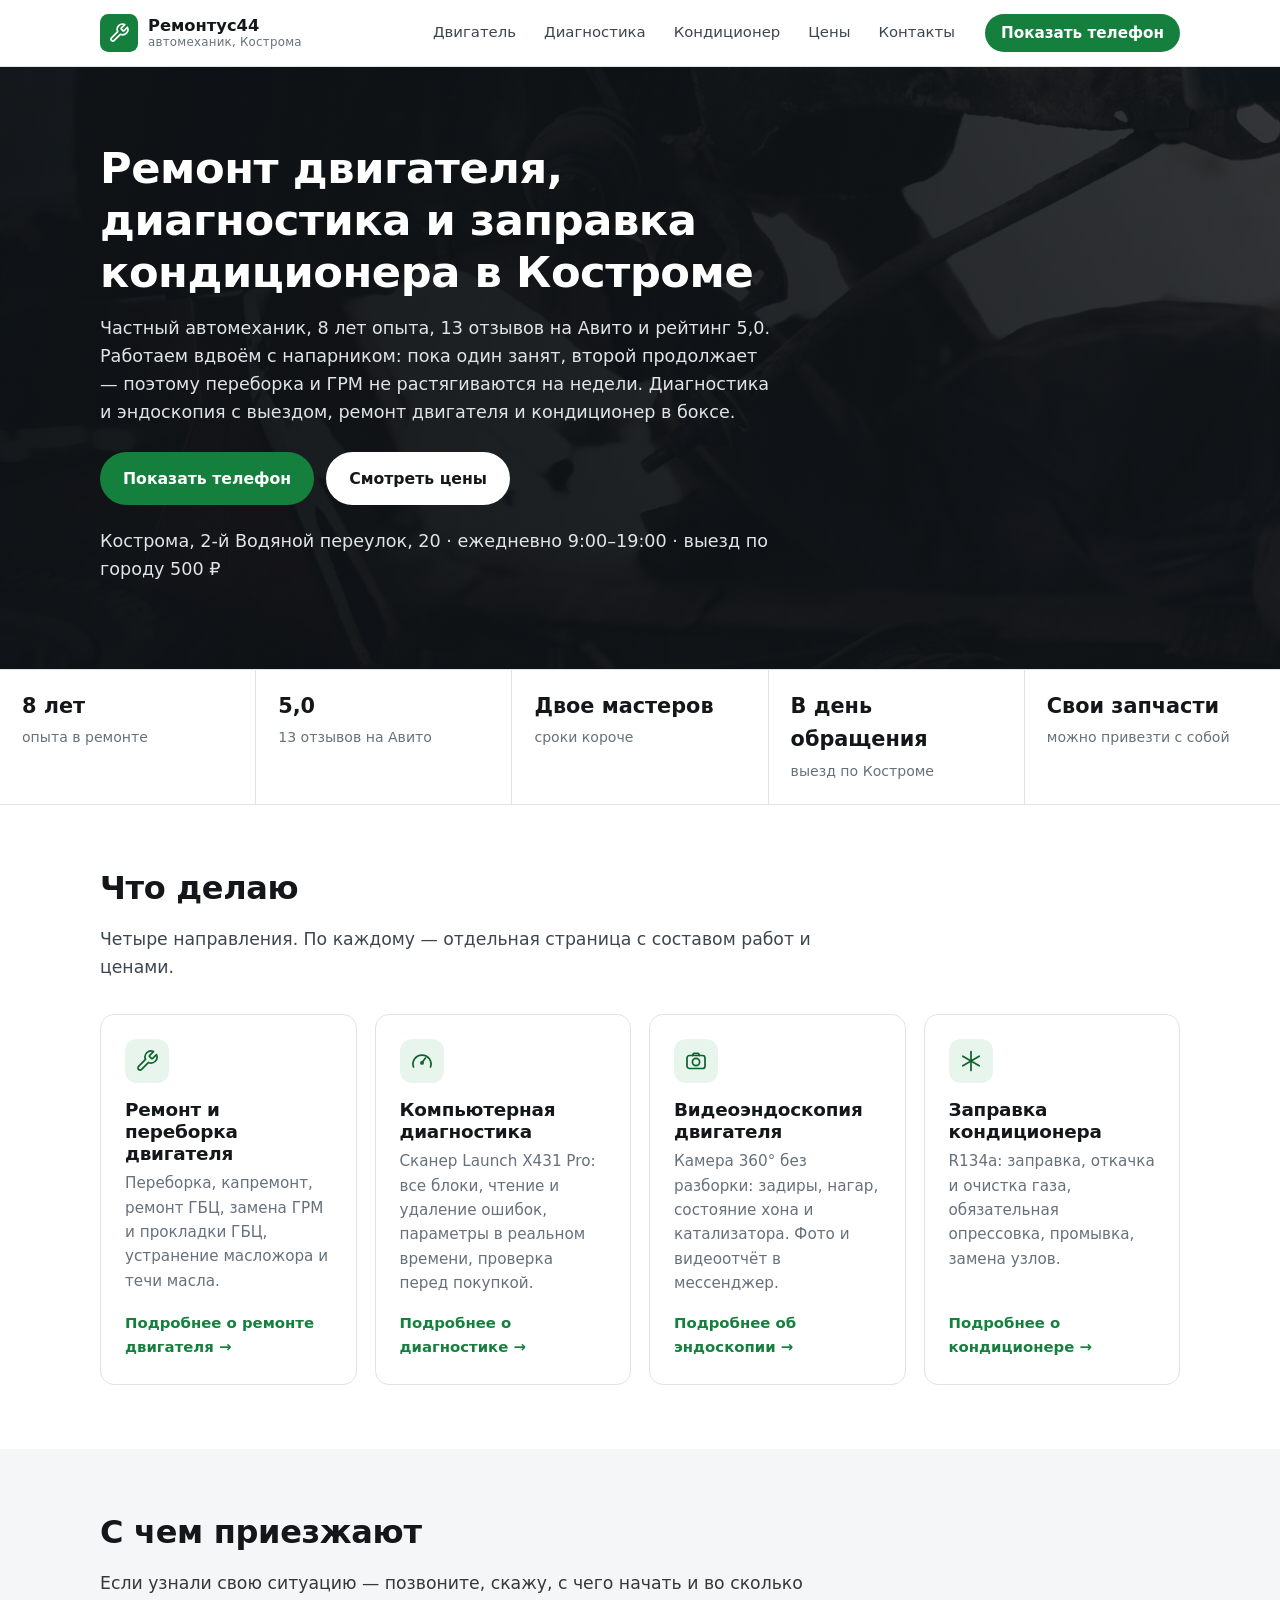
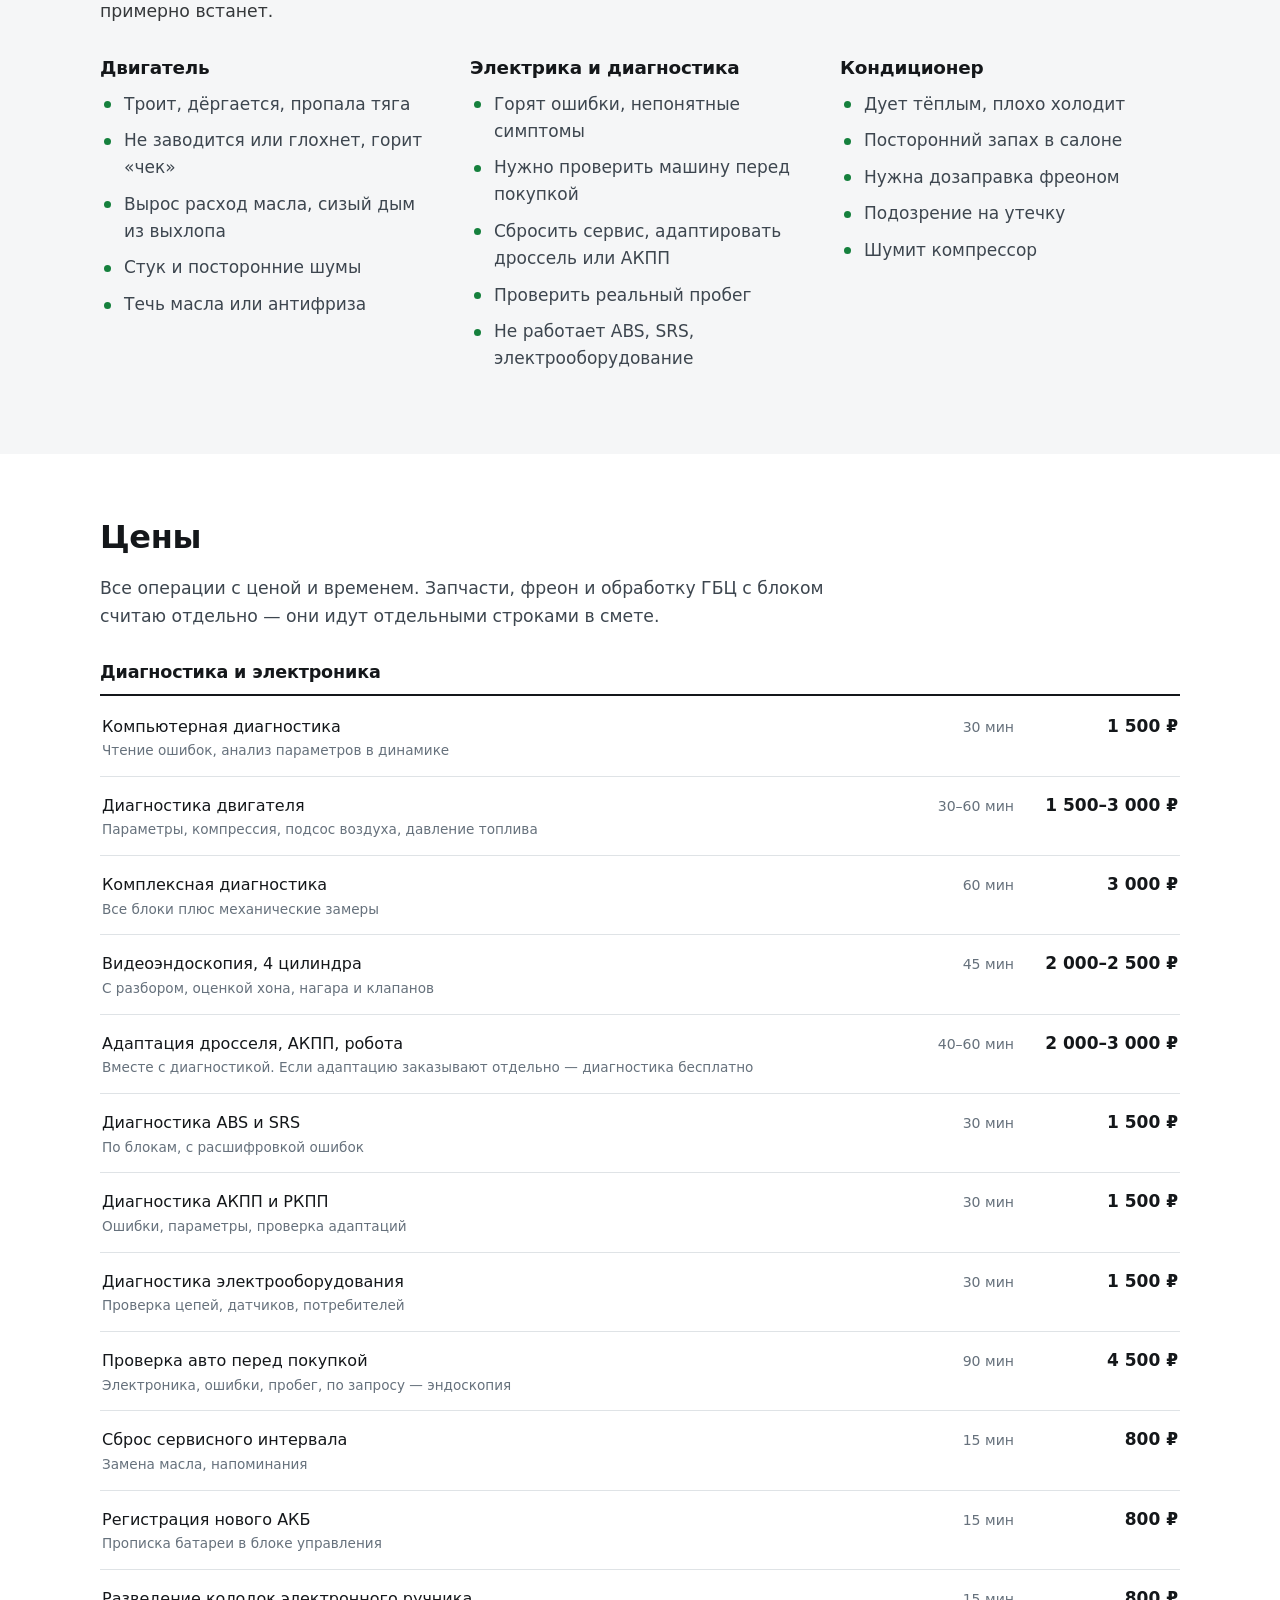
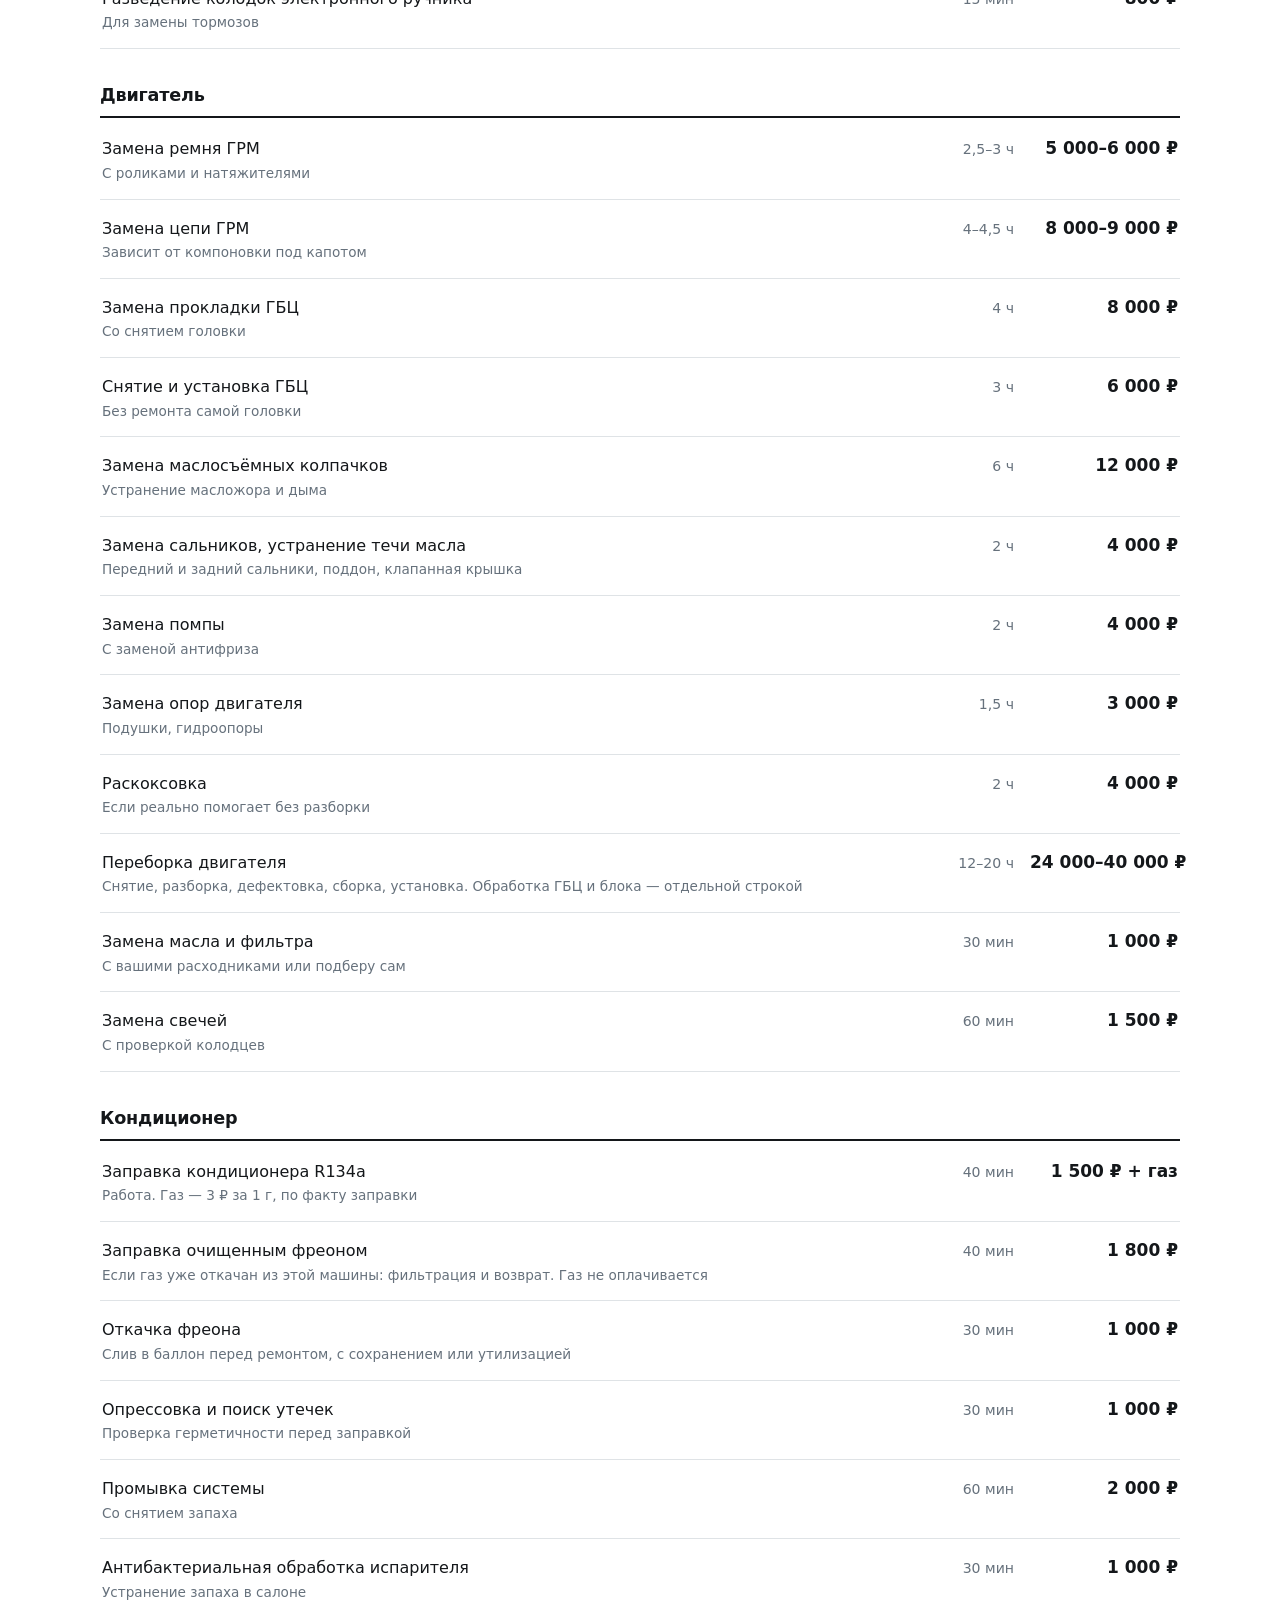
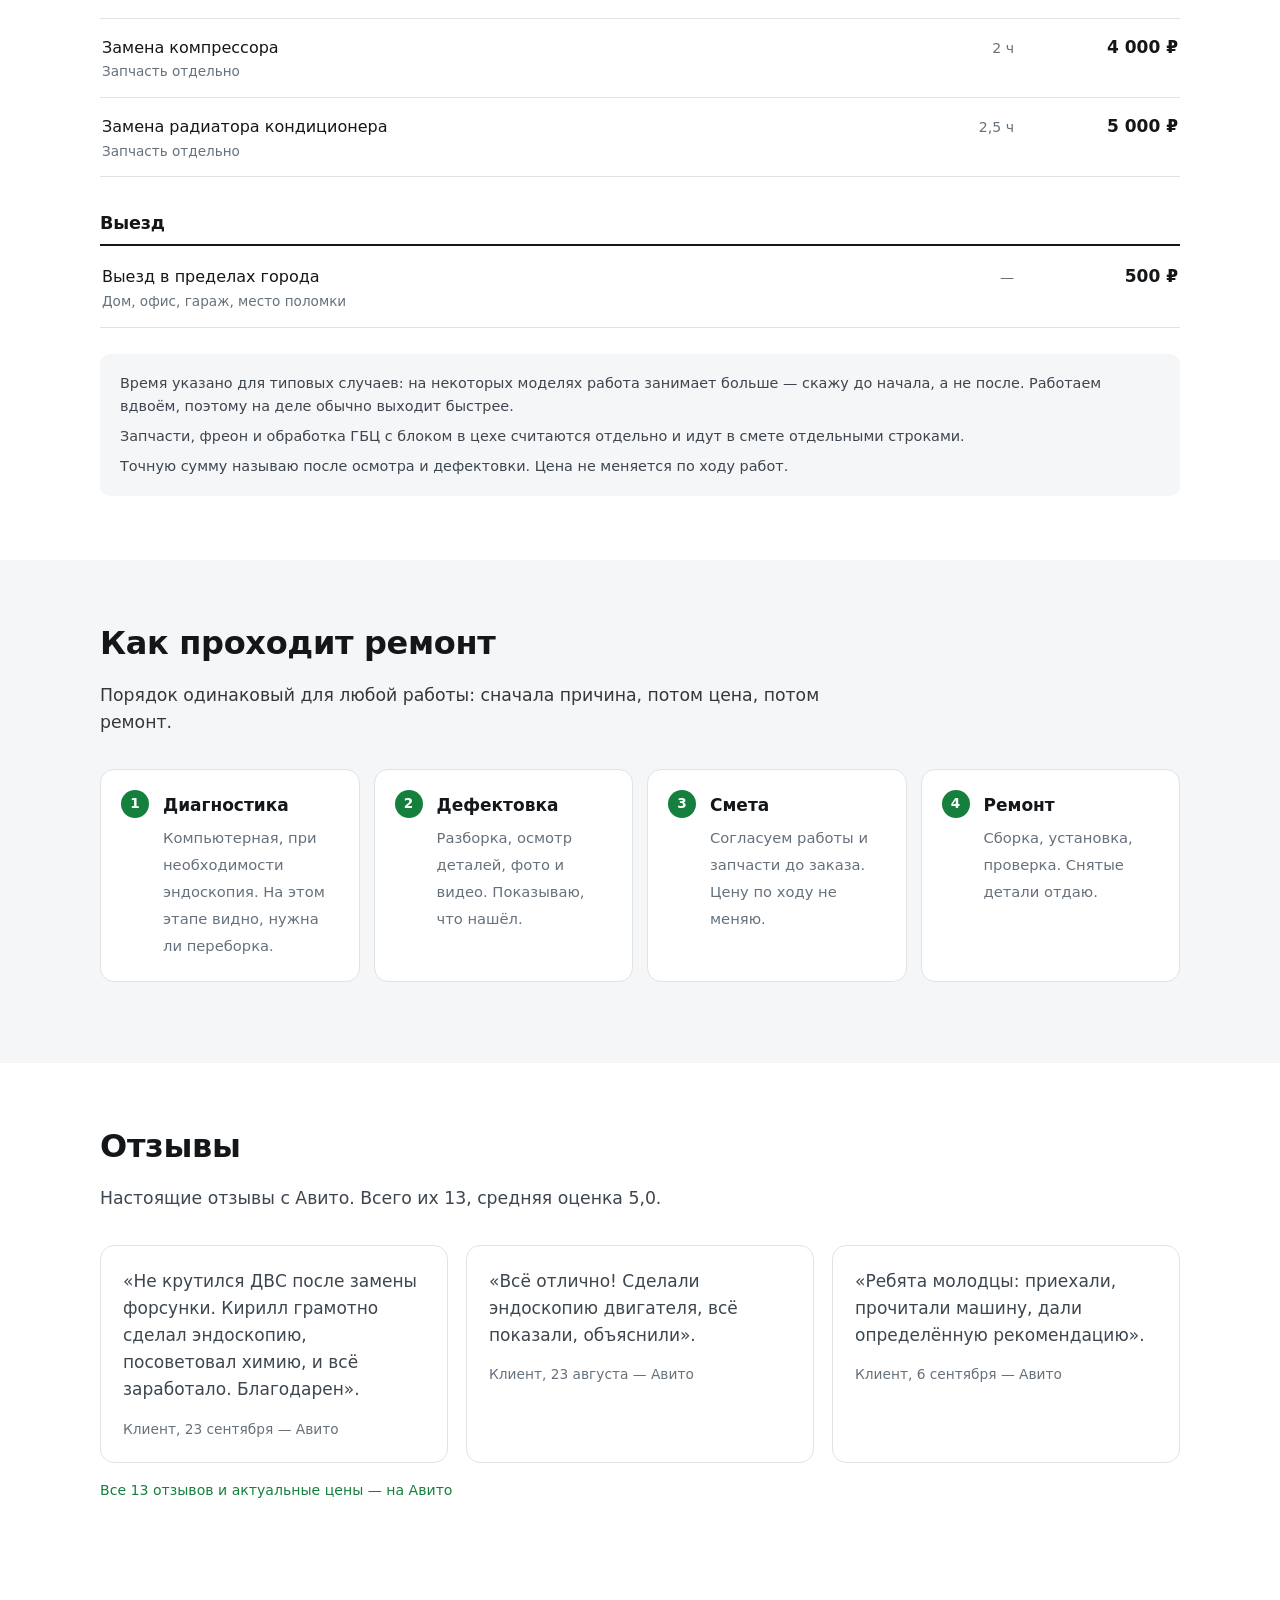
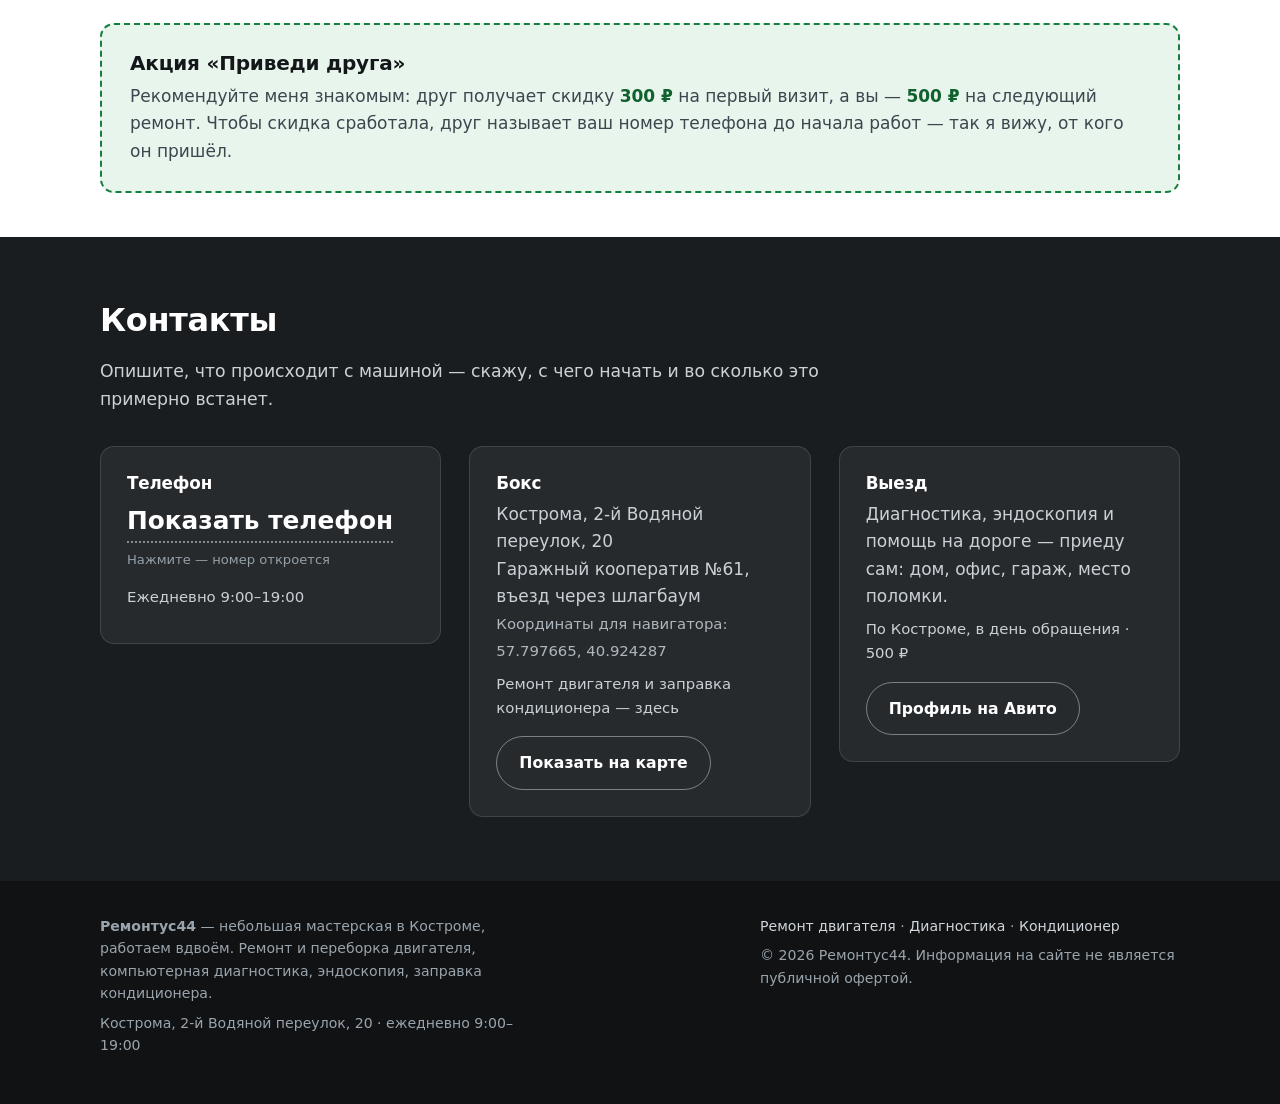
==== index.html @ 67418bf9 "Add files via upload" ====
<!DOCTYPE html>
<html lang="ru">
<head>
<meta charset="utf-8">
<meta name="viewport" content="width=device-width, initial-scale=1">
<title>Ремонт двигателя и диагностика авто в Костроме — выезд</title>
<meta name="description" content="Ремонт и переборка двигателя, компьютерная диагностика Launch X431, эндоскопия цилиндров, заправка кондиционера. Частный мастер, 8 лет опыта, выезд по Костроме.">
<meta name="theme-color" content="#15803d">
<link rel="icon" href="assets/favicon.svg" type="image/svg+xml">
<link rel="stylesheet" href="assets/style.css">

<meta property="og:type" content="website">
<meta property="og:locale" content="ru_RU">
<meta property="og:title" content="Ремонт двигателя и диагностика авто в Костроме — выезд">
<meta property="og:description" content="Ремонт и переборка двигателя, компьютерная диагностика, эндоскопия цилиндров, заправка кондиционера. Частный мастер, 8 лет опыта, выезд по Костроме.">
<meta property="og:image" content="assets/og-1200x630.jpg">

<script type="application/ld+json">
{
  "@context": "https://schema.org",
  "@type": "AutoRepair",
  "name": "Ремонтус44 — ремонт двигателя и диагностика авто в Костроме",
  "url": "https://remontus44.github.io/",
  "image": "https://remontus44.github.io/assets/og-1200x630.jpg",
  "priceRange": "от 500 ₽",
  "currenciesAccepted": "RUB",
  "paymentAccepted": "Наличные, перевод",
  "address": {
    "@type": "PostalAddress",
    "addressLocality": "Кострома",
    "streetAddress": "2-й Водяной переулок, 20, гаражный кооператив №61",
    "addressCountry": "RU"
  },
  "areaServed": { "@type": "City", "name": "Кострома" },
  "geo": { "@type": "GeoCoordinates", "latitude": 57.797665, "longitude": 40.924287 },
  "openingHoursSpecification": {
    "@type": "OpeningHoursSpecification",
    "dayOfWeek": ["Monday","Tuesday","Wednesday","Thursday","Friday","Saturday","Sunday"],
    "opens": "09:00",
    "closes": "19:00"
  },
  "hasOfferCatalog": {
    "@type": "OfferCatalog",
    "name": "Услуги",
    "itemListElement": [
      { "@type": "Offer", "itemOffered": { "@type": "Service", "name": "Ремонт и переборка двигателя" } },
      { "@type": "Offer", "itemOffered": { "@type": "Service", "name": "Компьютерная диагностика" }, "price": "1500", "priceCurrency": "RUB" },
      { "@type": "Offer", "itemOffered": { "@type": "Service", "name": "Эндоскопия двигателя" }, "price": "2000", "priceCurrency": "RUB" },
      { "@type": "Offer", "itemOffered": { "@type": "Service", "name": "Заправка кондиционера" }, "price": "1500", "priceCurrency": "RUB" },
      { "@type": "Offer", "itemOffered": { "@type": "Service", "name": "Заправка очищенным фреоном" }, "price": "1800", "priceCurrency": "RUB" },
      { "@type": "Offer", "itemOffered": { "@type": "Service", "name": "Откачка фреона" }, "price": "1000", "priceCurrency": "RUB" }
    ]
  }
}
</script>
<!-- Яндекс.Метрика: вставьте код счётчика сюда (инструкция в README.md) -->
</head>
<body>

<header class="header">
  <div class="wrap header__bar">
    <a class="brand" href="./">
      <svg class="brand__mark" viewBox="0 0 64 64" aria-hidden="true"><rect width="64" height="64" rx="14" fill="#15803d"/><g transform="translate(14 14) scale(1.5)" fill="none" stroke="#fff" stroke-width="1.9" stroke-linecap="round" stroke-linejoin="round"><path d="M14.7 6.3a1 1 0 0 0 0 1.4l1.6 1.6a1 1 0 0 0 1.4 0l3.77-3.77a6 6 0 0 1-7.94 7.94l-6.91 6.91a2.12 2.12 0 0 1-3-3l6.91-6.91a6 6 0 0 1 7.94-7.94l-3.76 3.76z"/></g></svg>
      <span class="brand__text">
        <span class="brand__name">Ремонтус44</span>
        <span class="brand__sub">автомеханик, Кострома</span>
      </span>
    </a>
    <nav class="nav" aria-label="Основная навигация">
      <a href="remont-dvigatelya/">Двигатель</a>
      <a href="diagnostika/">Диагностика</a>
      <a href="konditsioner/">Кондиционер</a>
      <a href="#prices">Цены</a>
      <a href="#contacts">Контакты</a>
    </nav>
    <button class="header__phone" type="button" data-phone-reveal data-reveal-class="header__phone">Показать телефон</button>
  </div>
</header>

<main>

  <section class="hero">
    <img class="hero__bg" src="assets/cover-1600.jpg" width="1600" height="1066" alt="" fetchpriority="high">
    <div class="wrap">
      <div class="hero__inner">
        <h1>Ремонт двигателя, диагностика и заправка кондиционера в Костроме</h1>
        <p>Частный автомеханик, 8 лет опыта, 13 отзывов на Авито и рейтинг 5,0. Работаем вдвоём с напарником: пока один занят, второй продолжает — поэтому переборка и ГРМ не растягиваются на недели. Диагностика и эндоскопия с выездом, ремонт двигателя и кондиционер в боксе.</p>
        <div class="hero__actions">
          <button class="btn btn--primary" type="button" data-phone-reveal data-reveal-class="btn btn--primary">Показать телефон</button>
          <a class="btn btn--light" href="#prices">Смотреть цены</a>
        </div>
        <p class="hero__note">Кострома, 2-й Водяной переулок, 20 · ежедневно 9:00–19:00 · выезд по городу 500 ₽</p>
      </div>
    </div>
  </section>

  <div class="trust">
    <div><b>8 лет</b><span>опыта в ремонте</span></div>
    <div><b>5,0</b><span>13 отзывов на Авито</span></div>
    <div><b>Двое мастеров</b><span>сроки короче</span></div>
    <div><b>В день обращения</b><span>выезд по Костроме</span></div>
    <div><b>Свои запчасти</b><span>можно привезти с собой</span></div>
  </div>

  <section class="section" id="services">
    <div class="wrap">
      <div class="section-head">
        <h2>Что делаю</h2>
        <p class="lead">Четыре направления. По каждому — отдельная страница с составом работ и ценами.</p>
      </div>
      <div class="cards">

        <article class="card">
          <div class="card__icon" aria-hidden="true">
            <svg viewBox="0 0 24 24"><path d="M14.7 6.3a1 1 0 0 0 0 1.4l1.6 1.6a1 1 0 0 0 1.4 0l3.77-3.77a6 6 0 0 1-7.94 7.94l-6.91 6.91a2.12 2.12 0 0 1-3-3l6.91-6.91a6 6 0 0 1 7.94-7.94l-3.76 3.76z"/></svg>
          </div>
          <h3>Ремонт и переборка двигателя</h3>
          <p>Переборка, капремонт, ремонт ГБЦ, замена ГРМ и прокладки ГБЦ, устранение масложора и течи масла.</p>
          <a class="card__link" href="remont-dvigatelya/">Подробнее о ремонте двигателя →</a>
        </article>

        <article class="card">
          <div class="card__icon" aria-hidden="true">
            <svg viewBox="0 0 24 24"><path d="M3.5 18a9 9 0 1 1 17 0"/><path d="M12 13.5 15.5 9"/><circle cx="12" cy="13.9" r="1.1"/></svg>
          </div>
          <h3>Компьютерная диагностика</h3>
          <p>Сканер Launch X431 Pro: все блоки, чтение и удаление ошибок, параметры в реальном времени, проверка перед покупкой.</p>
          <a class="card__link" href="diagnostika/">Подробнее о диагностике →</a>
        </article>

        <article class="card">
          <div class="card__icon" aria-hidden="true">
            <svg viewBox="0 0 24 24"><rect x="3" y="6.5" width="18" height="13" rx="2.5"/><circle cx="12" cy="13" r="3.6"/><path d="M8.4 6.5 9.6 4.3h4.8l1.2 2.2"/></svg>
          </div>
          <h3>Видеоэндоскопия двигателя</h3>
          <p>Камера 360° без разборки: задиры, нагар, состояние хона и катализатора. Фото и видеоотчёт в мессенджер.</p>
          <a class="card__link" href="diagnostika/#endoskopiya">Подробнее об эндоскопии →</a>
        </article>

        <article class="card">
          <div class="card__icon" aria-hidden="true">
            <svg viewBox="0 0 24 24"><path d="M12 2.5v19M3.8 7.25l16.4 9.5M20.2 7.25 3.8 16.75"/></svg>
          </div>
          <h3>Заправка кондиционера</h3>
          <p>R134a: заправка, откачка и очистка газа, обязательная опрессовка, промывка, замена узлов.</p>
          <a class="card__link" href="konditsioner/">Подробнее о кондиционере →</a>
        </article>

      </div>
    </div>
  </section>

  <section class="section section--surface">
    <div class="wrap">
      <div class="section-head">
        <h2>С чем приезжают</h2>
        <p class="lead">Если узнали свою ситуацию — позвоните, скажу, с чего начать и во сколько примерно встанет.</p>
      </div>
      <div class="cols">
        <div>
          <h3>Двигатель</h3>
          <ul class="plain">
            <li>Троит, дёргается, пропала тяга</li>
            <li>Не заводится или глохнет, горит «чек»</li>
            <li>Вырос расход масла, сизый дым из выхлопа</li>
            <li>Стук и посторонние шумы</li>
            <li>Течь масла или антифриза</li>
          </ul>
        </div>
        <div>
          <h3>Электрика и диагностика</h3>
          <ul class="plain">
            <li>Горят ошибки, непонятные симптомы</li>
            <li>Нужно проверить машину перед покупкой</li>
            <li>Сбросить сервис, адаптировать дроссель или АКПП</li>
            <li>Проверить реальный пробег</li>
            <li>Не работает ABS, SRS, электрооборудование</li>
          </ul>
        </div>
        <div>
          <h3>Кондиционер</h3>
          <ul class="plain">
            <li>Дует тёплым, плохо холодит</li>
            <li>Посторонний запах в салоне</li>
            <li>Нужна дозаправка фреоном</li>
            <li>Подозрение на утечку</li>
            <li>Шумит компрессор</li>
          </ul>
        </div>
      </div>
    </div>
  </section>

  <section class="section" id="prices">
    <div class="wrap">
      <div class="section-head">
        <h2>Цены</h2>
        <p class="lead">Все операции с ценой и временем. Запчасти, фреон и обработку ГБЦ с блоком считаю отдельно — они идут отдельными строками в смете.</p>
      </div>

      <div class="price-group">
        <div class="price-group__head">
          <h3>Диагностика и электроника</h3>
        </div>
        <div class="price">
          <div class="price__name">Компьютерная диагностика<small>Чтение ошибок, анализ параметров в динамике</small></div>
          <div class="price__time">30 мин</div>
          <div class="price__val">1 500 ₽</div>
        </div>
        <div class="price">
          <div class="price__name">Диагностика двигателя<small>Параметры, компрессия, подсос воздуха, давление топлива</small></div>
          <div class="price__time">30–60 мин</div>
          <div class="price__val">1 500–3 000 ₽</div>
        </div>
        <div class="price">
          <div class="price__name">Комплексная диагностика<small>Все блоки плюс механические замеры</small></div>
          <div class="price__time">60 мин</div>
          <div class="price__val">3 000 ₽</div>
        </div>
        <div class="price">
          <div class="price__name">Видеоэндоскопия, 4 цилиндра<small>С разбором, оценкой хона, нагара и клапанов</small></div>
          <div class="price__time">45 мин</div>
          <div class="price__val">2 000–2 500 ₽</div>
        </div>
        <div class="price">
          <div class="price__name">Адаптация дросселя, АКПП, робота<small>Вместе с диагностикой. Если адаптацию заказывают отдельно — диагностика бесплатно</small></div>
          <div class="price__time">40–60 мин</div>
          <div class="price__val">2 000–3 000 ₽</div>
        </div>
        <div class="price">
          <div class="price__name">Диагностика ABS и SRS<small>По блокам, с расшифровкой ошибок</small></div>
          <div class="price__time">30 мин</div>
          <div class="price__val">1 500 ₽</div>
        </div>
        <div class="price">
          <div class="price__name">Диагностика АКПП и РКПП<small>Ошибки, параметры, проверка адаптаций</small></div>
          <div class="price__time">30 мин</div>
          <div class="price__val">1 500 ₽</div>
        </div>
        <div class="price">
          <div class="price__name">Диагностика электрооборудования<small>Проверка цепей, датчиков, потребителей</small></div>
          <div class="price__time">30 мин</div>
          <div class="price__val">1 500 ₽</div>
        </div>
        <div class="price">
          <div class="price__name">Проверка авто перед покупкой<small>Электроника, ошибки, пробег, по запросу — эндоскопия</small></div>
          <div class="price__time">90 мин</div>
          <div class="price__val">4 500 ₽</div>
        </div>
        <div class="price">
          <div class="price__name">Сброс сервисного интервала<small>Замена масла, напоминания</small></div>
          <div class="price__time">15 мин</div>
          <div class="price__val">800 ₽</div>
        </div>
        <div class="price">
          <div class="price__name">Регистрация нового АКБ<small>Прописка батареи в блоке управления</small></div>
          <div class="price__time">15 мин</div>
          <div class="price__val">800 ₽</div>
        </div>
        <div class="price">
          <div class="price__name">Разведение колодок электронного ручника<small>Для замены тормозов</small></div>
          <div class="price__time">15 мин</div>
          <div class="price__val">800 ₽</div>
        </div>
      </div>

      <div class="price-group">
        <div class="price-group__head">
          <h3>Двигатель</h3>
        </div>
        <div class="price">
          <div class="price__name">Замена ремня ГРМ<small>С роликами и натяжителями</small></div>
          <div class="price__time">2,5–3 ч</div>
          <div class="price__val">5 000–6 000 ₽</div>
        </div>
        <div class="price">
          <div class="price__name">Замена цепи ГРМ<small>Зависит от компоновки под капотом</small></div>
          <div class="price__time">4–4,5 ч</div>
          <div class="price__val">8 000–9 000 ₽</div>
        </div>
        <div class="price">
          <div class="price__name">Замена прокладки ГБЦ<small>Со снятием головки</small></div>
          <div class="price__time">4 ч</div>
          <div class="price__val">8 000 ₽</div>
        </div>
        <div class="price">
          <div class="price__name">Снятие и установка ГБЦ<small>Без ремонта самой головки</small></div>
          <div class="price__time">3 ч</div>
          <div class="price__val">6 000 ₽</div>
        </div>
        <div class="price">
          <div class="price__name">Замена маслосъёмных колпачков<small>Устранение масложора и дыма</small></div>
          <div class="price__time">6 ч</div>
          <div class="price__val">12 000 ₽</div>
        </div>
        <div class="price">
          <div class="price__name">Замена сальников, устранение течи масла<small>Передний и задний сальники, поддон, клапанная крышка</small></div>
          <div class="price__time">2 ч</div>
          <div class="price__val">4 000 ₽</div>
        </div>
        <div class="price">
          <div class="price__name">Замена помпы<small>С заменой антифриза</small></div>
          <div class="price__time">2 ч</div>
          <div class="price__val">4 000 ₽</div>
        </div>
        <div class="price">
          <div class="price__name">Замена опор двигателя<small>Подушки, гидроопоры</small></div>
          <div class="price__time">1,5 ч</div>
          <div class="price__val">3 000 ₽</div>
        </div>
        <div class="price">
          <div class="price__name">Раскоксовка<small>Если реально помогает без разборки</small></div>
          <div class="price__time">2 ч</div>
          <div class="price__val">4 000 ₽</div>
        </div>
        <div class="price">
          <div class="price__name">Переборка двигателя<small>Снятие, разборка, дефектовка, сборка, установка. Обработка ГБЦ и блока — отдельной строкой</small></div>
          <div class="price__time">12–20 ч</div>
          <div class="price__val">24 000–40 000 ₽</div>
        </div>
        <div class="price">
          <div class="price__name">Замена масла и фильтра<small>С вашими расходниками или подберу сам</small></div>
          <div class="price__time">30 мин</div>
          <div class="price__val">1 000 ₽</div>
        </div>
        <div class="price">
          <div class="price__name">Замена свечей<small>С проверкой колодцев</small></div>
          <div class="price__time">60 мин</div>
          <div class="price__val">1 500 ₽</div>
        </div>
      </div>

      <div class="price-group">
        <div class="price-group__head">
          <h3>Кондиционер</h3>
        </div>
        <div class="price">
          <div class="price__name">Заправка кондиционера R134a<small>Работа. Газ — 3 ₽ за 1 г, по факту заправки</small></div>
          <div class="price__time">40 мин</div>
          <div class="price__val">1 500 ₽ + газ</div>
        </div>
        <div class="price">
          <div class="price__name">Заправка очищенным фреоном<small>Если газ уже откачан из этой машины: фильтрация и возврат. Газ не оплачивается</small></div>
          <div class="price__time">40 мин</div>
          <div class="price__val">1 800 ₽</div>
        </div>
        <div class="price">
          <div class="price__name">Откачка фреона<small>Слив в баллон перед ремонтом, с сохранением или утилизацией</small></div>
          <div class="price__time">30 мин</div>
          <div class="price__val">1 000 ₽</div>
        </div>
        <div class="price">
          <div class="price__name">Опрессовка и поиск утечек<small>Проверка герметичности перед заправкой</small></div>
          <div class="price__time">30 мин</div>
          <div class="price__val">1 000 ₽</div>
        </div>
        <div class="price">
          <div class="price__name">Промывка системы<small>Со снятием запаха</small></div>
          <div class="price__time">60 мин</div>
          <div class="price__val">2 000 ₽</div>
        </div>
        <div class="price">
          <div class="price__name">Антибактериальная обработка испарителя<small>Устранение запаха в салоне</small></div>
          <div class="price__time">30 мин</div>
          <div class="price__val">1 000 ₽</div>
        </div>
        <div class="price">
          <div class="price__name">Замена компрессора<small>Запчасть отдельно</small></div>
          <div class="price__time">2 ч</div>
          <div class="price__val">4 000 ₽</div>
        </div>
        <div class="price">
          <div class="price__name">Замена радиатора кондиционера<small>Запчасть отдельно</small></div>
          <div class="price__time">2,5 ч</div>
          <div class="price__val">5 000 ₽</div>
        </div>
      </div>

      <div class="price-group">
        <div class="price-group__head">
          <h3>Выезд</h3>
        </div>
        <div class="price">
          <div class="price__name">Выезд в пределах города<small>Дом, офис, гараж, место поломки</small></div>
          <div class="price__time">—</div>
          <div class="price__val">500 ₽</div>
        </div>
      </div>

      <div class="prices-foot">
        <p>Время указано для типовых случаев: на некоторых моделях работа занимает больше — скажу до начала, а не после. Работаем вдвоём, поэтому на деле обычно выходит быстрее.</p>
        <p>Запчасти, фреон и обработка ГБЦ с блоком в цехе считаются отдельно и идут в смете отдельными строками.</p>
        <p>Точную сумму называю после осмотра и дефектовки. Цена не меняется по ходу работ.</p>
      </div>
    </div>
  </section>

  <section class="section section--surface">
    <div class="wrap">
      <div class="section-head">
        <h2>Как проходит ремонт</h2>
        <p class="lead">Порядок одинаковый для любой работы: сначала причина, потом цена, потом ремонт.</p>
      </div>
      <ol class="steps">
        <li><strong>Диагностика</strong><span>Компьютерная, при необходимости эндоскопия. На этом этапе видно, нужна ли переборка.</span></li>
        <li><strong>Дефектовка</strong><span>Разборка, осмотр деталей, фото и видео. Показываю, что нашёл.</span></li>
        <li><strong>Смета</strong><span>Согласуем работы и запчасти до заказа. Цену по ходу не меняю.</span></li>
        <li><strong>Ремонт</strong><span>Сборка, установка, проверка. Снятые детали отдаю.</span></li>
      </ol>
    </div>
  </section>

  <section class="section">
    <div class="wrap">
      <div class="section-head">
        <h2>Отзывы</h2>
        <p class="lead">Настоящие отзывы с Авито. Всего их 13, средняя оценка 5,0.</p>
      </div>
      <div class="reviews">
        <figure class="review">
          <blockquote>«Не крутился ДВС после замены форсунки. Кирилл грамотно сделал эндоскопию, посоветовал химию, и всё заработало. Благодарен».</blockquote>
          <figcaption>Клиент, 23 сентября — Авито</figcaption>
        </figure>
        <figure class="review">
          <blockquote>«Всё отлично! Сделали эндоскопию двигателя, всё показали, объяснили».</blockquote>
          <figcaption>Клиент, 23 августа — Авито</figcaption>
        </figure>
        <figure class="review">
          <blockquote>«Ребята молодцы: приехали, прочитали машину, дали определённую рекомендацию».</blockquote>
          <figcaption>Клиент, 6 сентября — Авито</figcaption>
        </figure>
      </div>
      <p class="prices__note"><a href="https://www.avito.ru/kostroma/predlozheniya_uslug/remont_dvigatelya_diagnostika_konditsioner_4477973589" target="_blank" rel="noopener">Все 13 отзывов и актуальные цены — на Авито</a></p>
    </div>
  </section>

  <section class="section section--tight">
    <div class="wrap">
      <div class="promo">
        <h2>Акция «Приведи друга»</h2>
        <p>Рекомендуйте меня знакомым: друг получает скидку <strong>300 ₽</strong> на первый визит, а вы — <strong>500 ₽</strong> на следующий ремонт. Чтобы скидка сработала, друг называет ваш номер телефона до начала работ — так я вижу, от кого он пришёл.</p>
      </div>
    </div>
  </section>

  <section class="section section--dark" id="contacts">
    <div class="wrap">
      <div class="section-head">
        <h2>Контакты</h2>
        <p class="lead">Опишите, что происходит с машиной — скажу, с чего начать и во сколько это примерно встанет.</p>
      </div>
      <div class="contact-grid">

        <div class="contact-card">
          <h3>Телефон</h3>
          <button class="phone-btn" type="button" data-phone-reveal data-reveal-class="phone-link">Показать телефон</button>
          <span class="phone-hint">Нажмите — номер откроется</span>
          <p class="hours" style="margin-top:16px">Ежедневно 9:00–19:00</p>
        </div>

        <div class="contact-card">
          <h3>Бокс</h3>
          <p>Кострома, 2-й Водяной переулок, 20<br>Гаражный кооператив №61, въезд через шлагбаум<br><span class="hours">Координаты для навигатора: 57.797665, 40.924287</span></p>
          <p class="hours">Ремонт двигателя и заправка кондиционера — здесь</p>
          <div class="contact-actions">
            <a class="btn btn--ghost" href="https://yandex.ru/maps/?pt=40.924287,57.797665&amp;z=17&amp;l=map" target="_blank" rel="noopener">Показать на карте</a>
          </div>
        </div>

        <div class="contact-card">
          <h3>Выезд</h3>
          <p>Диагностика, эндоскопия и помощь на дороге — приеду сам: дом, офис, гараж, место поломки.</p>
          <p class="hours">По Костроме, в день обращения · 500 ₽</p>
          <div class="contact-actions">
            <a class="btn btn--ghost" href="https://www.avito.ru/kostroma/predlozheniya_uslug/remont_dvigatelya_diagnostika_konditsioner_4477973589" target="_blank" rel="noopener">Профиль на Авито</a>
          </div>
        </div>

      </div>
      <noscript><p class="hours" style="margin-top:20px">Телефон не публикую открыто, чтобы не ловить спам-звонки. Напишите в чат на Авито — ссылка выше.</p></noscript>
    </div>
  </section>

</main>

<footer class="footer">
  <div class="wrap footer__inner">
    <div class="footer__col">
      <p><strong>Ремонтус44</strong> — небольшая мастерская в Костроме, работаем вдвоём. Ремонт и переборка двигателя, компьютерная диагностика, эндоскопия, заправка кондиционера.</p>
      <p>Кострома, 2-й Водяной переулок, 20 · ежедневно 9:00–19:00</p>
    </div>
    <div class="footer__col">
      <p><a href="remont-dvigatelya/">Ремонт двигателя</a> · <a href="diagnostika/">Диагностика</a> · <a href="konditsioner/">Кондиционер</a></p>
      <p>© 2026 Ремонтус44. Информация на сайте не является публичной офертой.</p>
    </div>
  </div>
</footer>

<script src="assets/app.js" defer></script>
</body>
</html>
---- assets/style.css ----
/* ==========================================================
   Ремонтус44 — статический сайт
   Один файл стилей, без внешних зависимостей и шрифтов.
   ========================================================== */

:root {
  --bg: #ffffff;
  --surface: #f5f6f7;
  --surface-2: #eceef0;
  --ink: #14171a;
  --ink-soft: #3d464f;
  --muted: #66717c;
  --line: #dfe3e6;
  --accent: #15803d;
  --accent-dark: #0f612e;
  --accent-soft: #e8f5ec;
  --dark: #1a1d20;
  --radius: 14px;
  --radius-sm: 10px;
  --shadow: 0 1px 2px rgba(16, 24, 40, .06), 0 8px 24px rgba(16, 24, 40, .06);
  --wrap: 1120px;
}

*,
*::before,
*::after { box-sizing: border-box; }

html {
  scroll-behavior: smooth;
  -webkit-text-size-adjust: 100%;
}

body {
  margin: 0;
  background: var(--bg);
  color: var(--ink);
  font-family: system-ui, -apple-system, "Segoe UI", Roboto, "Helvetica Neue", Arial, sans-serif;
  font-size: 17px;
  line-height: 1.6;
  -webkit-font-smoothing: antialiased;
}

img { max-width: 100%; height: auto; display: block; }

a { color: var(--accent); text-decoration: none; }
a:hover { text-decoration: underline; }

h1, h2, h3, h4 {
  margin: 0 0 .6em;
  line-height: 1.2;
  letter-spacing: -.01em;
  font-weight: 700;
}

h1 { font-size: clamp(1.75rem, 4.2vw, 2.7rem); }
h2 { font-size: clamp(1.4rem, 3vw, 2rem); }
h3 { font-size: 1.15rem; }

p { margin: 0 0 1em; }
ul, ol { margin: 0 0 1em; padding-left: 1.25em; }
li { margin-bottom: .4em; }

:focus-visible {
  outline: 3px solid var(--accent);
  outline-offset: 2px;
  border-radius: 4px;
}

/* ---------- layout ---------- */

.wrap {
  max-width: var(--wrap);
  margin: 0 auto;
  padding: 0 20px;
}

.section { padding: 64px 0; }
.section--tight { padding: 44px 0; }
.section--surface { background: var(--surface); }
.section--dark { background: var(--dark); color: #eef1f3; }
.section--dark h2 { color: #fff; }

.lead {
  font-size: 1.08rem;
  color: var(--ink-soft);
  max-width: 66ch;
}
.section--surface .lead, .section--dark .lead { color: inherit; opacity: .85; }

.section-head { margin-bottom: 32px; }
.section-head p { margin-bottom: 0; }

/* ---------- header ---------- */

.header {
  position: sticky;
  top: 0;
  z-index: 50;
  background: rgba(255, 255, 255, .96);
  backdrop-filter: saturate(180%) blur(8px);
  border-bottom: 1px solid var(--line);
}

.header__bar {
  display: flex;
  align-items: center;
  gap: 18px;
  min-height: 66px;
}

.brand {
  display: flex;
  align-items: center;
  gap: 10px;
  color: inherit;
  flex: 0 0 auto;
}
.brand:hover { text-decoration: none; }
.brand__mark { width: 38px; height: 38px; flex: 0 0 auto; }
.brand__text { display: flex; flex-direction: column; line-height: 1.15; }
.brand__name { font-weight: 700; font-size: 1.02rem; }
.brand__sub { font-size: .74rem; color: var(--muted); letter-spacing: .02em; }

.nav {
  display: flex;
  gap: 4px;
  margin-left: auto;
  overflow-x: auto;
  scrollbar-width: none;
}
.nav::-webkit-scrollbar { display: none; }

.nav a {
  color: var(--ink-soft);
  font-size: .93rem;
  padding: 8px 12px;
  border-radius: 8px;
  white-space: nowrap;
}
.nav a:hover { background: var(--surface); text-decoration: none; color: var(--ink); }
.nav a[aria-current="page"] { color: var(--accent); font-weight: 600; }

.header__phone {
  flex: 0 0 auto;
  display: inline-flex;
  align-items: center;
  gap: 8px;
  background: var(--accent);
  color: #fff;
  font-weight: 600;
  font-size: .95rem;
  padding: 10px 16px;
  border-radius: 999px;
  white-space: nowrap;
}
.header__phone:hover { background: var(--accent-dark); text-decoration: none; color: #fff; }

@media (max-width: 860px) {
  .header__bar { flex-wrap: wrap; padding: 8px 0; gap: 10px; }
  .nav { order: 3; width: 100%; margin-left: 0; border-top: 1px solid var(--line); padding-top: 6px; }
  .header__phone { margin-left: auto; }
  .brand__sub { display: none; }
}

/* ---------- hero ---------- */

.hero {
  position: relative;
  color: #fff;
  background: #23262a;
  overflow: hidden;
}

.hero__bg {
  position: absolute;
  inset: 0;
  width: 100%;
  height: 100%;
  object-fit: cover;
  object-position: center 40%;
  opacity: .55;
  filter: saturate(.9);
}

.hero::after {
  content: "";
  position: absolute;
  inset: 0;
  background:
    linear-gradient(100deg, rgba(14, 18, 22, .92) 0%, rgba(14, 18, 22, .78) 46%, rgba(14, 18, 22, .55) 100%),
    linear-gradient(180deg, rgba(14, 18, 22, .35), rgba(14, 18, 22, .6));
}

.hero__inner {
  position: relative;
  z-index: 1;
  padding: 76px 0 68px;
  max-width: 780px;
}

.hero h1 { color: #fff; margin-bottom: .35em; }
.hero p { font-size: 1.1rem; color: #dfe4e8; max-width: 60ch; }

.hero__actions {
  display: flex;
  flex-wrap: wrap;
  gap: 12px;
  margin-top: 26px;
}

.hero__note {
  margin-top: 22px;
  font-size: .9rem;
  color: #b9c2c9;
}

/* ---------- buttons ---------- */

.btn {
  display: inline-flex;
  align-items: center;
  justify-content: center;
  gap: 8px;
  padding: 13px 22px;
  border: 1px solid transparent;
  border-radius: 999px;
  font: inherit;
  font-weight: 600;
  font-size: .98rem;
  cursor: pointer;
  transition: background-color .15s ease, border-color .15s ease, color .15s ease;
}
.btn:hover { text-decoration: none; }

.btn--primary { background: var(--accent); color: #fff; }
.btn--primary:hover { background: var(--accent-dark); color: #fff; }

.btn--light { background: #fff; color: var(--ink); }
.btn--light:hover { background: #e9edf0; color: var(--ink); }

.btn--ghost { background: transparent; color: #fff; border-color: rgba(255, 255, 255, .4); }
.btn--ghost:hover { border-color: #fff; color: #fff; }

.btn--outline { background: transparent; color: var(--accent); border-color: var(--accent); }
.btn--outline:hover { background: var(--accent-soft); color: var(--accent-dark); }

/* ---------- trust strip ---------- */

.trust {
  display: grid;
  grid-template-columns: repeat(auto-fit, minmax(190px, 1fr));
  gap: 1px;
  background: var(--line);
  border-block: 1px solid var(--line);
}
.trust > div { background: var(--bg); padding: 20px 22px; }
.trust b { display: block; font-size: 1.3rem; }
.trust span { font-size: .88rem; color: var(--muted); }

/* ---------- cards ---------- */

.cards {
  display: grid;
  grid-template-columns: repeat(auto-fit, minmax(250px, 1fr));
  gap: 18px;
}

.card {
  display: flex;
  flex-direction: column;
  background: #fff;
  border: 1px solid var(--line);
  border-radius: var(--radius);
  padding: 24px;
  transition: border-color .15s ease, box-shadow .15s ease, transform .15s ease;
}
.card:hover {
  border-color: #c3cbd1;
  box-shadow: var(--shadow);
  transform: translateY(-2px);
}

.card__icon {
  width: 44px;
  height: 44px;
  border-radius: 12px;
  background: var(--accent-soft);
  color: var(--accent-dark);
  display: grid;
  place-items: center;
  margin-bottom: 16px;
}
.card__icon svg {
  width: 24px;
  height: 24px;
  stroke: currentColor;
  fill: none;
  stroke-width: 1.7;
  stroke-linecap: round;
  stroke-linejoin: round;
}

.card h3 { margin-bottom: .35em; }
.card p { color: var(--muted); font-size: .95rem; margin-bottom: 1.1em; }
.card__link { margin-top: auto; font-weight: 600; font-size: .93rem; }

/* ---------- lists ---------- */

.cols {
  display: grid;
  grid-template-columns: repeat(auto-fit, minmax(260px, 1fr));
  gap: 30px;
}

.plain { list-style: none; padding: 0; }
.plain li {
  position: relative;
  padding-left: 24px;
  margin-bottom: .55em;
  color: var(--ink-soft);
}
.plain li::before {
  content: "";
  position: absolute;
  left: 4px;
  top: .62em;
  width: 7px;
  height: 7px;
  border-radius: 50%;
  background: var(--accent);
}

.check { list-style: none; padding: 0; }
.check li {
  position: relative;
  padding-left: 28px;
  margin-bottom: .6em;
}
.check li::before {
  content: "✓";
  position: absolute;
  left: 0;
  top: 0;
  color: var(--accent);
  font-weight: 700;
}

/* ---------- prices ---------- */

.prices { border-top: 1px solid var(--line); }

.price {
  display: flex;
  align-items: baseline;
  gap: 12px;
  padding: 14px 2px;
  border-bottom: 1px solid var(--line);
}
.price__name { flex: 1 1 auto; }
.price__name small { display: block; color: var(--muted); font-size: .84rem; }
.price__val { flex: 0 0 auto; font-weight: 700; white-space: nowrap; }

.prices__note { margin-top: 16px; font-size: .88rem; color: var(--muted); }

/* ---------- steps ---------- */

.steps {
  counter-reset: step;
  list-style: none;
  padding: 0;
  display: grid;
  grid-template-columns: repeat(auto-fit, minmax(220px, 1fr));
  gap: 14px;
}
.steps li {
  counter-increment: step;
  position: relative;
  background: #fff;
  border: 1px solid var(--line);
  border-radius: var(--radius);
  padding: 22px 22px 22px 62px;
  margin: 0;
}
.steps li::before {
  content: counter(step);
  position: absolute;
  left: 20px;
  top: 20px;
  width: 28px;
  height: 28px;
  border-radius: 50%;
  background: var(--accent);
  color: #fff;
  font-size: .85rem;
  font-weight: 700;
  display: grid;
  place-items: center;
}
.steps strong { display: block; margin-bottom: .25em; }
.steps span { font-size: .92rem; color: var(--muted); }

/* ---------- reviews ---------- */

.reviews {
  display: grid;
  grid-template-columns: repeat(auto-fit, minmax(260px, 1fr));
  gap: 18px;
}
.review {
  background: #fff;
  border: 1px solid var(--line);
  border-radius: var(--radius);
  padding: 22px;
  margin: 0;
}
.review blockquote { margin: 0 0 14px; color: var(--ink-soft); }
.review figcaption { font-size: .86rem; color: var(--muted); }

/* ---------- promo ---------- */

.promo {
  border: 2px dashed var(--accent);
  background: var(--accent-soft);
  border-radius: var(--radius);
  padding: 26px 28px;
}
.promo h2 { font-size: 1.25rem; margin-bottom: .4em; }
.promo p { margin: 0; color: var(--ink-soft); }
.promo strong { color: var(--accent-dark); }

/* ---------- notice ---------- */

.notice {
  border-left: 4px solid var(--accent);
  background: var(--surface);
  padding: 16px 20px;
  border-radius: 0 var(--radius-sm) var(--radius-sm) 0;
  color: var(--ink-soft);
  font-size: .95rem;
}
.notice p:last-child { margin-bottom: 0; }

/* ---------- contacts ---------- */

.contact-grid {
  display: grid;
  grid-template-columns: repeat(auto-fit, minmax(280px, 1fr));
  gap: 28px;
  align-items: start;
}

.contact-card {
  background: rgba(255, 255, 255, .06);
  border: 1px solid rgba(255, 255, 255, .12);
  border-radius: var(--radius);
  padding: 26px;
}
.contact-card h3 { color: #fff; font-size: 1.05rem; margin-bottom: .5em; }
.contact-card p { color: #c9d1d7; margin-bottom: .5em; }
.contact-card .big {
  display: block;
  font-size: 1.5rem;
  font-weight: 700;
  color: #fff;
  margin: .1em 0 .5em;
}
.contact-card .big:hover { color: #a7e8bd; text-decoration: none; }

.contact-actions { display: flex; flex-wrap: wrap; gap: 10px; margin-top: 16px; }

.hours { font-size: .93rem; color: #aeb7be; }

/* ---------- footer ---------- */

.footer {
  background: #101214;
  color: #9aa4ac;
  padding: 34px 0 40px;
  font-size: .88rem;
}
.footer a { color: #cfd6db; }
.footer__inner {
  display: flex;
  flex-wrap: wrap;
  gap: 18px 32px;
  justify-content: space-between;
  align-items: flex-start;
}
.footer p { margin: 0 0 .5em; }
.footer__col { max-width: 420px; }

/* ---------- breadcrumbs ---------- */

.crumbs {
  font-size: .85rem;
  color: var(--muted);
  padding: 18px 0 0;
}
.crumbs a { color: var(--muted); }
.crumbs span { color: var(--ink); }

/* ---------- utility ---------- */

.sr-only {
  position: absolute;
  width: 1px; height: 1px;
  padding: 0; margin: -1px;
  overflow: hidden;
  clip: rect(0 0 0 0);
  white-space: nowrap;
  border: 0;
}

.mt-0 { margin-top: 0; }
.mb-0 { margin-bottom: 0; }
.center { text-align: center; }
.section-head.center .lead { margin-inline: auto; }

@media (prefers-reduced-motion: reduce) {
  html { scroll-behavior: auto; }
  * { transition: none !important; }
}

@media (max-width: 640px) {
  body { font-size: 16px; }
  .section { padding: 44px 0; }
  .hero__inner { padding: 52px 0 48px; }
  .card:hover { transform: none; }
}

/* ---------- телефон: показ по кнопке ---------- */

button.header__phone {
  border: 0;
  font-family: inherit;
  cursor: pointer;
  line-height: 1.2;
}

.header__phone:focus-visible {
  outline: 3px solid var(--accent);
  outline-offset: 3px;
}

.phone-btn {
  display: inline-block;
  background: none;
  border: 0;
  padding: 0;
  font: inherit;
  font-size: clamp(1.25rem, 3vw, 1.55rem);
  font-weight: 700;
  color: #fff;
  cursor: pointer;
  text-align: left;
  border-bottom: 2px dotted rgba(255, 255, 255, .45);
  transition: color .15s ease, border-color .15s ease;
}

.phone-btn:hover {
  color: #a7e8bd;
  border-bottom-color: #a7e8bd;
}

.phone-btn:focus-visible {
  outline: 3px solid #a7e8bd;
  outline-offset: 3px;
}

.phone-link {
  display: inline-block;
  font-size: clamp(1.25rem, 3vw, 1.55rem);
  font-weight: 700;
  color: #fff;
  border-bottom: 2px solid transparent;
}

.phone-link:hover {
  color: #a7e8bd;
  text-decoration: none;
}

.phone-hint {
  display: block;
  margin-top: 6px;
  font-size: .82rem;
  color: #96a0a8;
}

/* ---------- большой прайс ---------- */

.prices-intro {
  display: grid;
  grid-template-columns: repeat(auto-fit, minmax(220px, 1fr));
  gap: 14px;
  margin-bottom: 38px;
}

.rate-card {
  background: #fff;
  border: 1px solid var(--line);
  border-radius: var(--radius);
  padding: 20px 22px;
}

.rate-card b {
  display: block;
  font-size: 1.35rem;
  line-height: 1.2;
  margin-bottom: 2px;
}

.rate-card span {
  font-size: .88rem;
  color: var(--muted);
}

.price-group + .price-group { margin-top: 36px; }

.price-group__head {
  display: flex;
  align-items: baseline;
  justify-content: space-between;
  gap: 10px 20px;
  flex-wrap: wrap;
  padding-bottom: 10px;
  border-bottom: 2px solid var(--ink);
  margin-bottom: 2px;
}

.price-group__head h3 {
  margin: 0;
  font-size: 1.1rem;
}

.price-group__rate {
  font-size: .86rem;
  color: var(--muted);
  white-space: nowrap;
}

.price {
  display: grid;
  grid-template-columns: 1fr 92px 148px;
  gap: 6px 16px;
  align-items: baseline;
  padding: 15px 2px;
  border-bottom: 1px solid var(--line);
}

.price__name { font-size: 1rem; }

.price__name small {
  display: block;
  color: var(--muted);
  font-size: .85rem;
  line-height: 1.45;
  margin-top: 2px;
}

.price__time {
  font-size: .88rem;
  color: var(--muted);
  text-align: right;
  white-space: nowrap;
}

.price__val {
  font-weight: 700;
  text-align: right;
  white-space: nowrap;
}

.prices-foot {
  margin-top: 26px;
  padding: 18px 20px;
  background: var(--surface);
  border-radius: var(--radius-sm);
  font-size: .9rem;
  color: var(--ink-soft);
}

.prices-foot p { margin: 0 0 .5em; }
.prices-foot p:last-child { margin-bottom: 0; }

@media (max-width: 600px) {
  .price {
    grid-template-columns: 1fr auto;
    row-gap: 2px;
    padding: 13px 0;
  }
  .price__name { grid-column: 1; }
  .price__time {
    grid-column: 1;
    grid-row: 2;
    text-align: left;
    font-size: .84rem;
  }
  .price__val {
    grid-column: 2;
    grid-row: 1 / span 2;
    align-self: center;
    padding-left: 10px;
  }
}

@media print {
  .header, .hero__actions, .footer { display: none; }
  body { font-size: 12pt; }
}
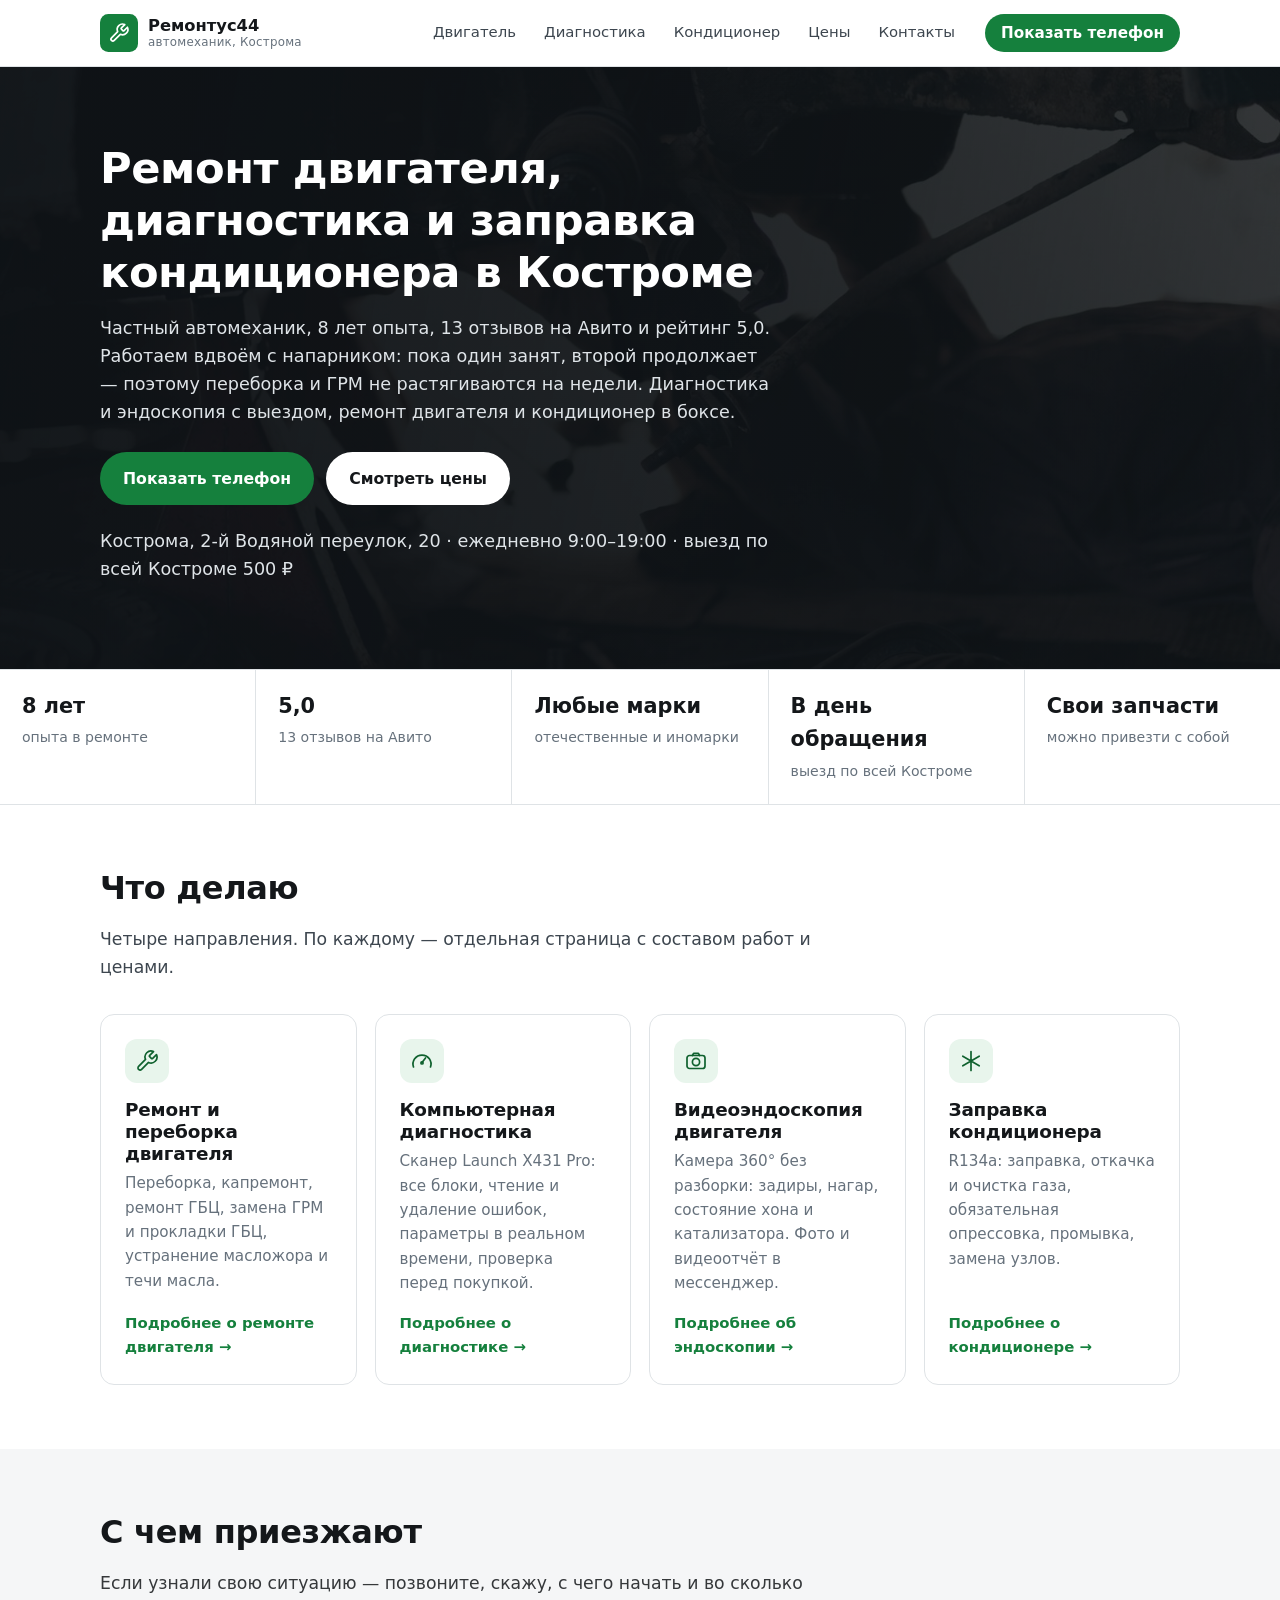
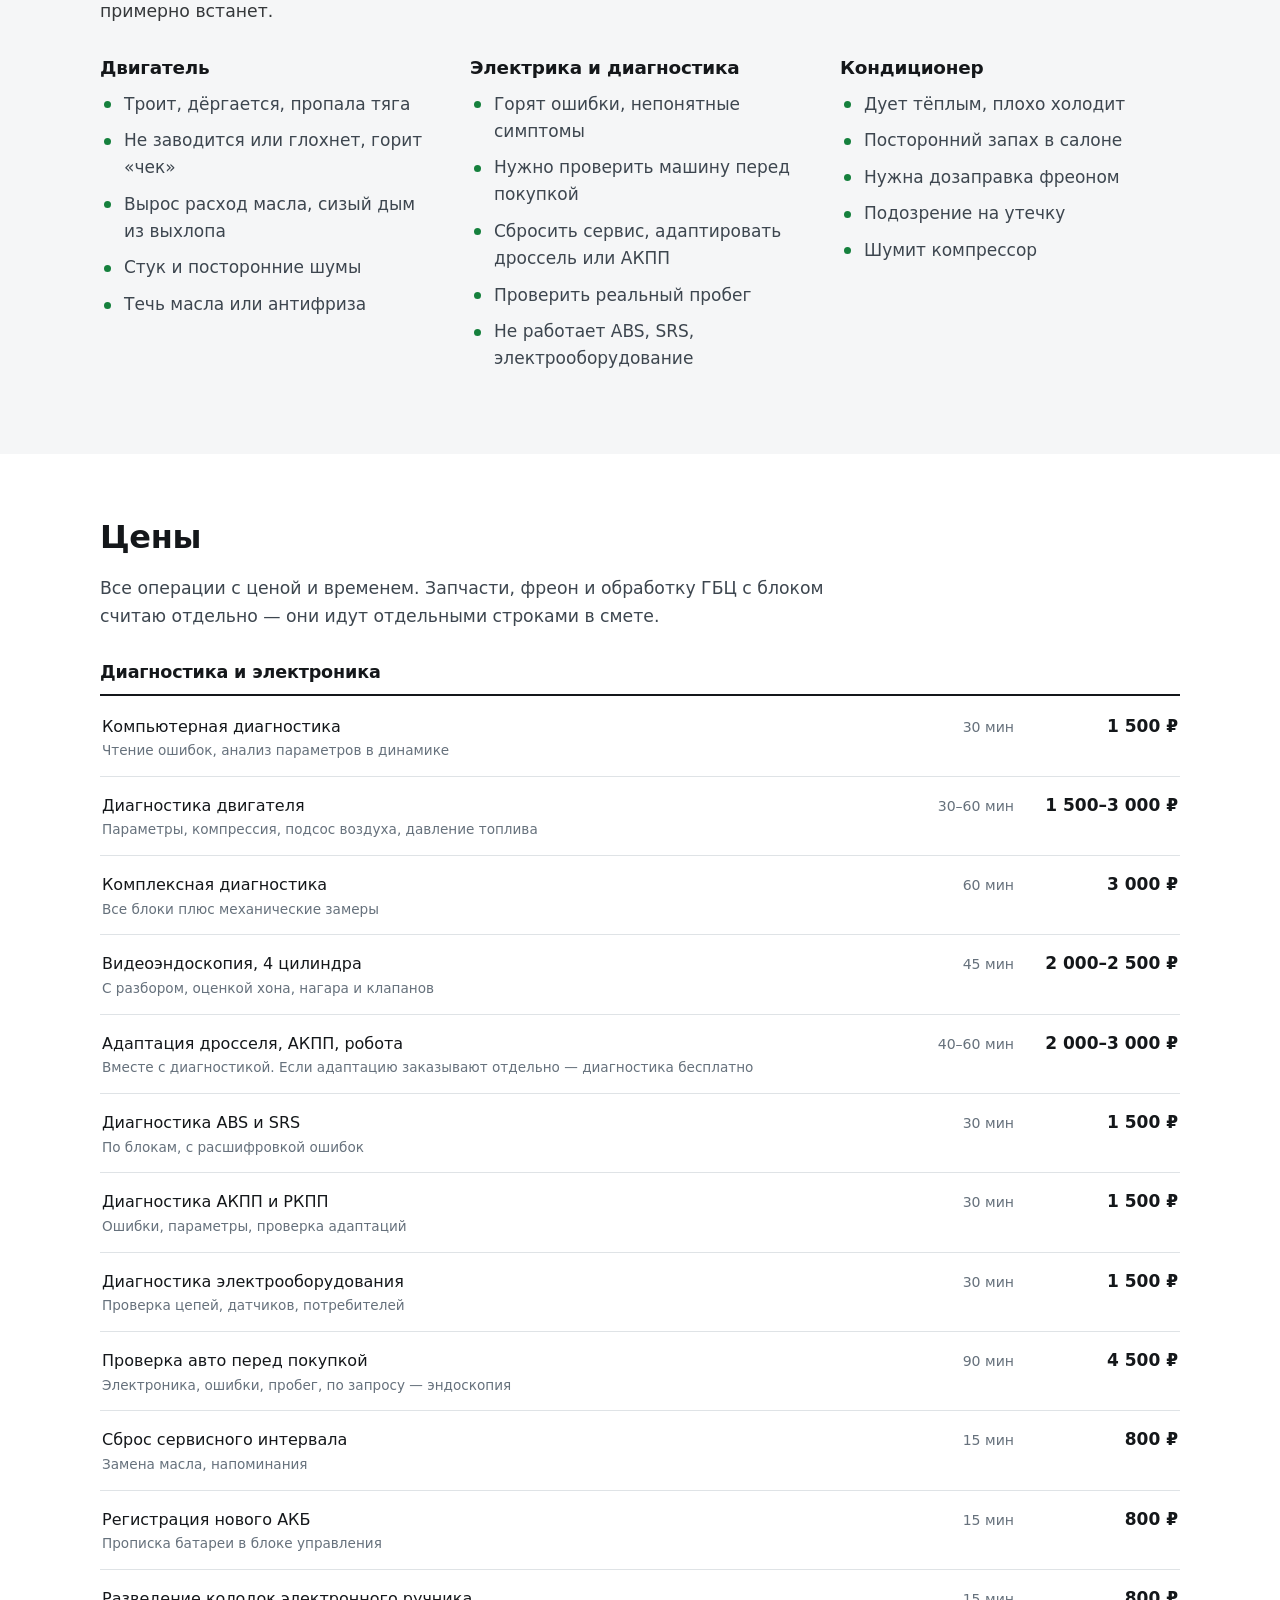
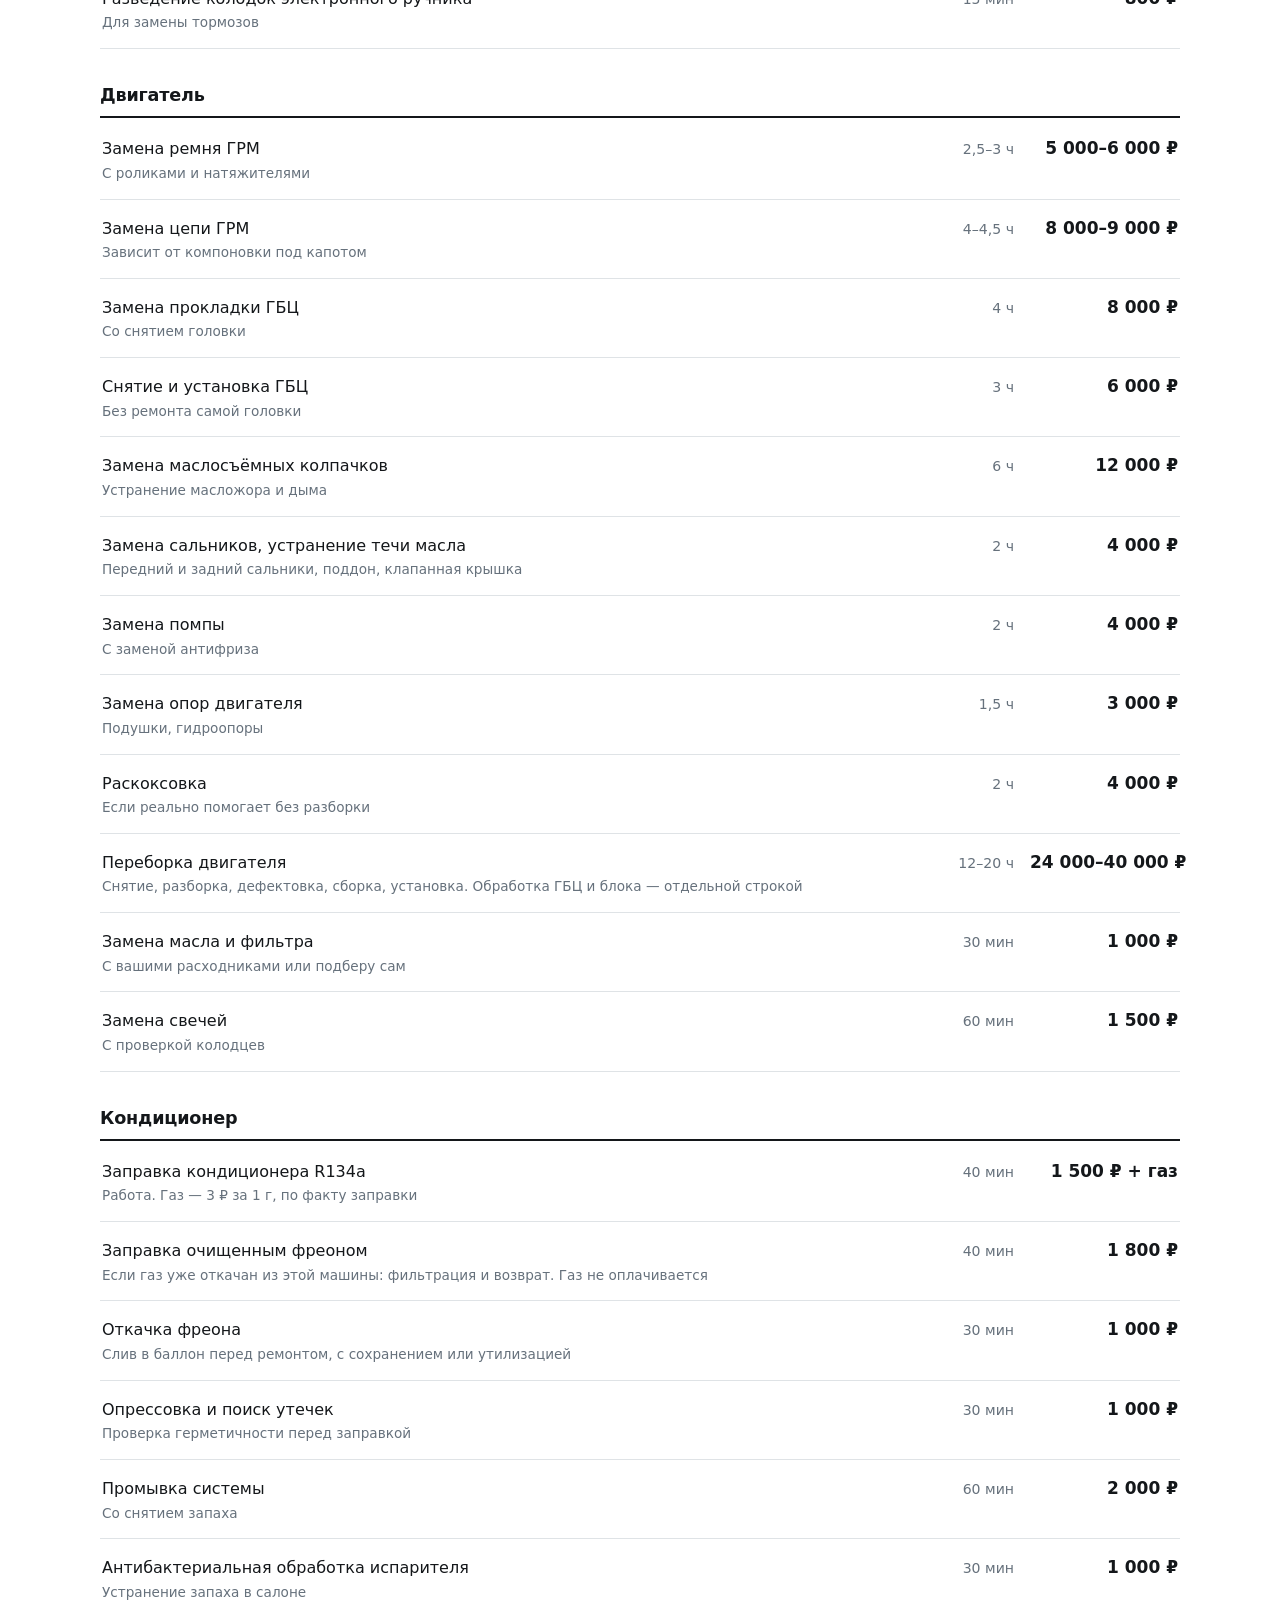
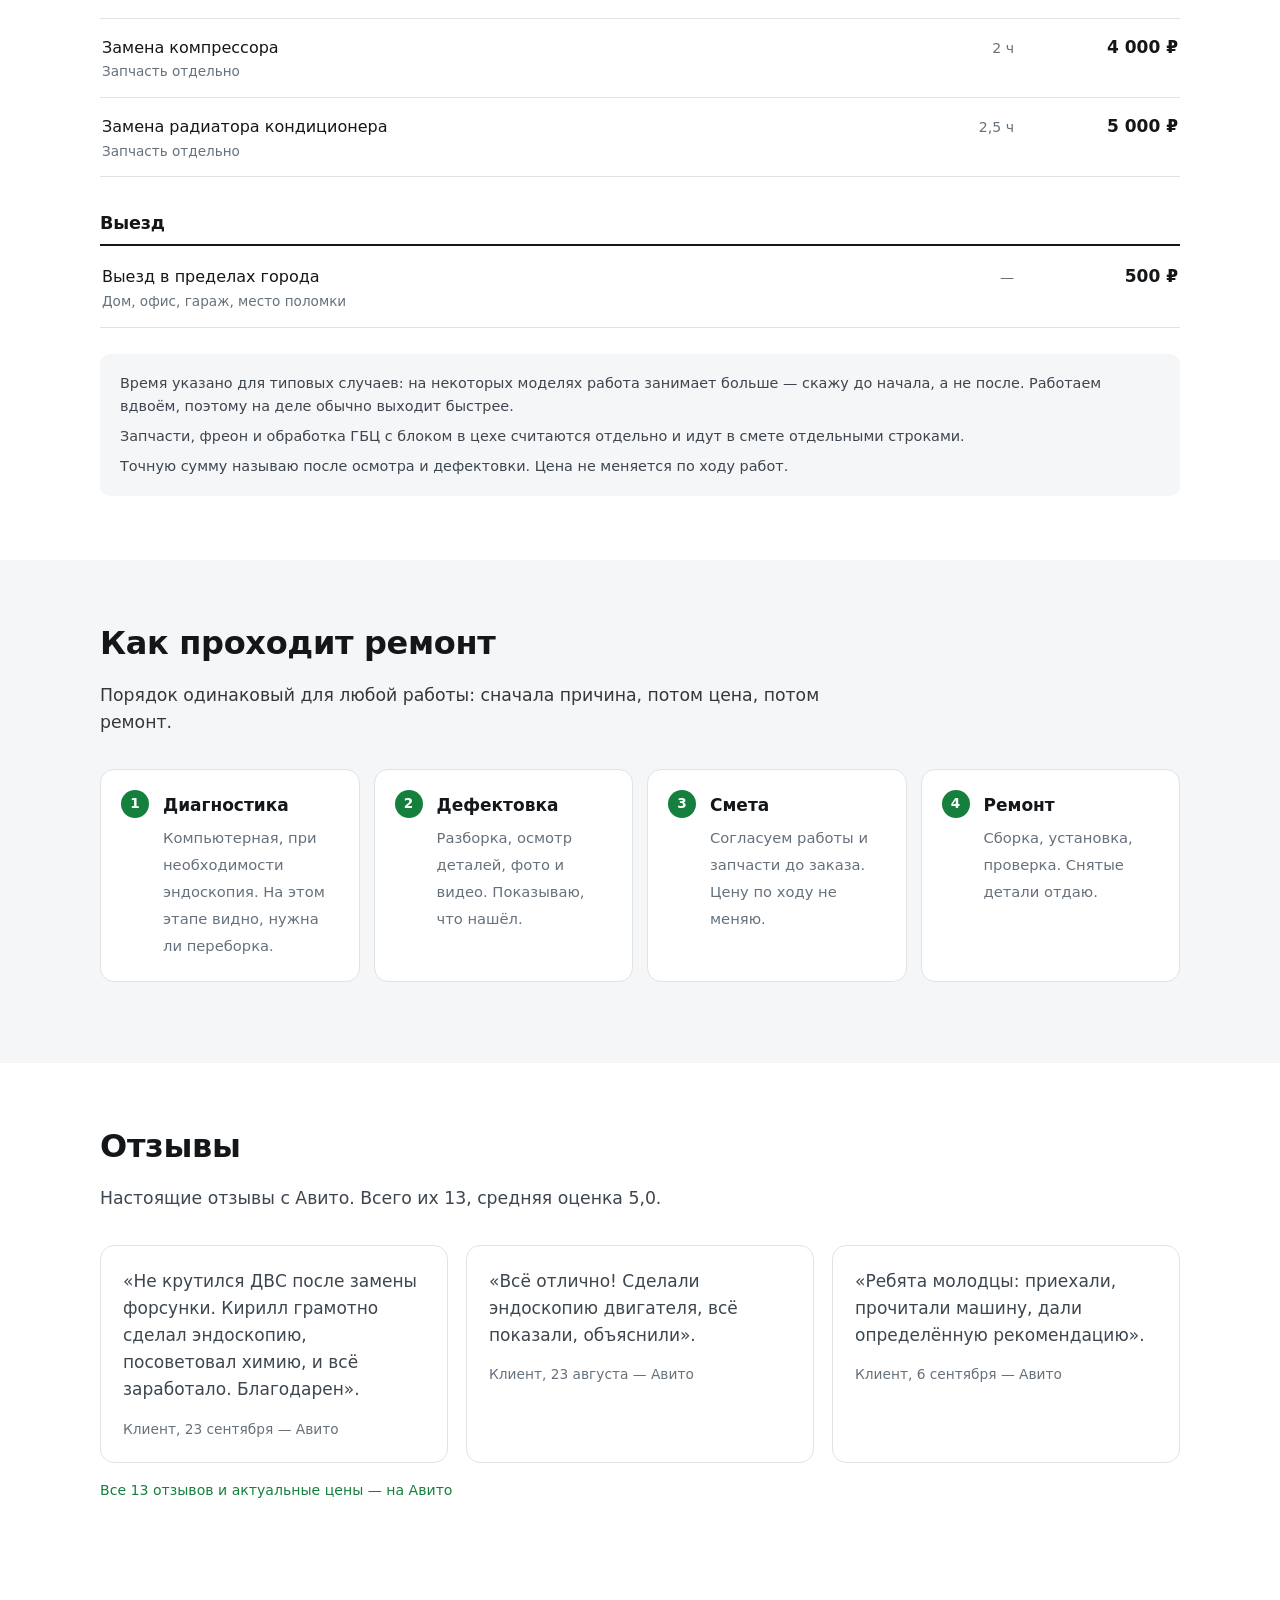
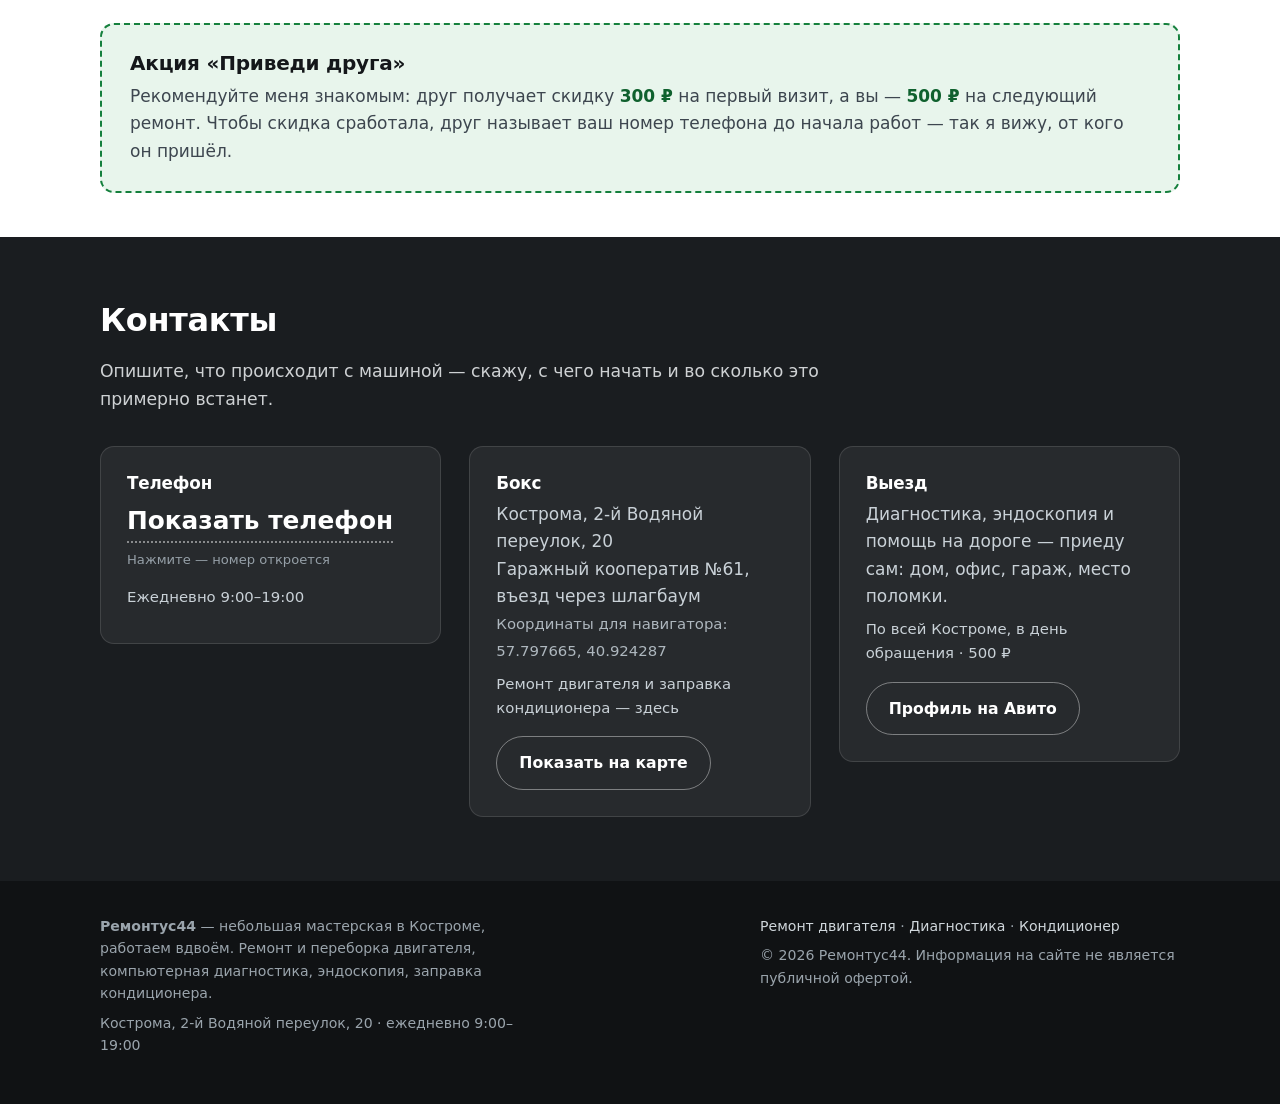
==== commit 8e75965f: "Add files via upload" ====
--- a/index.html
+++ b/index.html
@@ -3,17 +3,32 @@
 <head>
 <meta charset="utf-8">
 <meta name="viewport" content="width=device-width, initial-scale=1">
+<meta name="robots" content="max-image-preview:large">
 <title>Ремонт двигателя и диагностика авто в Костроме — выезд</title>
 <meta name="description" content="Ремонт и переборка двигателя, компьютерная диагностика Launch X431, эндоскопия цилиндров, заправка кондиционера. Частный мастер, 8 лет опыта, выезд по Костроме.">
 <meta name="theme-color" content="#15803d">
-<link rel="icon" href="assets/favicon.svg" type="image/svg+xml">
+<link rel="canonical" href="https://remontus44.github.io/">
+<meta property="og:url" content="https://remontus44.github.io/">
+<meta name="yandex-verification" content="0451722e89976018">
+<meta name="google-site-verification" content="fGi5Lb3fMDPfjdxHxQC40e83cKRaga356DUow9QKcRk">
+<link rel="icon" type="image/png" sizes="48x48" href="assets/favicon-48.png">
+<link rel="icon" type="image/png" sizes="96x96" href="assets/favicon-96.png">
+<link rel="icon" type="image/png" sizes="192x192" href="assets/favicon-192.png">
+<link rel="icon" href="assets/favicon.svg" type="image/svg+xml" sizes="any">
+<link rel="apple-touch-icon" href="assets/apple-touch-icon.png">
 <link rel="stylesheet" href="assets/style.css">
 
 <meta property="og:type" content="website">
 <meta property="og:locale" content="ru_RU">
 <meta property="og:title" content="Ремонт двигателя и диагностика авто в Костроме — выезд">
 <meta property="og:description" content="Ремонт и переборка двигателя, компьютерная диагностика, эндоскопия цилиндров, заправка кондиционера. Частный мастер, 8 лет опыта, выезд по Костроме.">
-<meta property="og:image" content="assets/og-1200x630.jpg">
+<meta property="og:image" content="https://remontus44.github.io/assets/cover-1600.jpg">
+<meta property="og:image:width" content="1600">
+<meta property="og:image:height" content="1066">
+<meta property="og:image:alt" content="Автомеханик под автомобилем на подъёмнике — Ремонтус44, Кострома">
+<meta property="og:site_name" content="Ремонтус44">
+<meta name="twitter:card" content="summary_large_image">
+<meta name="twitter:image" content="https://remontus44.github.io/assets/cover-1600.jpg">
 
 <script type="application/ld+json">
 {
@@ -21,7 +36,16 @@
   "@type": "AutoRepair",
   "name": "Ремонтус44 — ремонт двигателя и диагностика авто в Костроме",
   "url": "https://remontus44.github.io/",
-  "image": "https://remontus44.github.io/assets/og-1200x630.jpg",
+  "image": [
+    "https://remontus44.github.io/assets/cover-1600.jpg",
+    "https://remontus44.github.io/assets/og-1200x630.jpg"
+  ],
+  "logo": {
+    "@type": "ImageObject",
+    "url": "https://remontus44.github.io/assets/logo-512.png",
+    "width": 512,
+    "height": 512
+  },
   "priceRange": "от 500 ₽",
   "currenciesAccepted": "RUB",
   "paymentAccepted": "Наличные, перевод",
@@ -53,7 +77,6 @@
   }
 }
 </script>
-<!-- Яндекс.Метрика: вставьте код счётчика сюда (инструкция в README.md) -->
 </head>
 <body>
 
@@ -80,7 +103,7 @@
 <main>
 
   <section class="hero">
-    <img class="hero__bg" src="assets/cover-1600.jpg" width="1600" height="1066" alt="" fetchpriority="high">
+    <img class="hero__bg" src="assets/cover-1600.jpg" width="1600" height="1066" alt="Автомеханик под автомобилем на подъёмнике — ремонт двигателя в Костроме" fetchpriority="high">
     <div class="wrap">
       <div class="hero__inner">
         <h1>Ремонт двигателя, диагностика и заправка кондиционера в Костроме</h1>
@@ -89,7 +112,7 @@
           <button class="btn btn--primary" type="button" data-phone-reveal data-reveal-class="btn btn--primary">Показать телефон</button>
           <a class="btn btn--light" href="#prices">Смотреть цены</a>
         </div>
-        <p class="hero__note">Кострома, 2-й Водяной переулок, 20 · ежедневно 9:00–19:00 · выезд по городу 500 ₽</p>
+        <p class="hero__note">Кострома, 2-й Водяной переулок, 20 · ежедневно 9:00–19:00 · выезд по всей Костроме 500 ₽</p>
       </div>
     </div>
   </section>
@@ -97,8 +120,8 @@
   <div class="trust">
     <div><b>8 лет</b><span>опыта в ремонте</span></div>
     <div><b>5,0</b><span>13 отзывов на Авито</span></div>
-    <div><b>Двое мастеров</b><span>сроки короче</span></div>
-    <div><b>В день обращения</b><span>выезд по Костроме</span></div>
+    <div><b>Любые марки</b><span>отечественные и иномарки</span></div>
+    <div><b>В день обращения</b><span>выезд по всей Костроме</span></div>
     <div><b>Свои запчасти</b><span>можно привезти с собой</span></div>
   </div>
 
@@ -470,7 +493,7 @@
         <div class="contact-card">
           <h3>Выезд</h3>
           <p>Диагностика, эндоскопия и помощь на дороге — приеду сам: дом, офис, гараж, место поломки.</p>
-          <p class="hours">По Костроме, в день обращения · 500 ₽</p>
+          <p class="hours">По всей Костроме, в день обращения · 500 ₽</p>
           <div class="contact-actions">
             <a class="btn btn--ghost" href="https://www.avito.ru/kostroma/predlozheniya_uslug/remont_dvigatelya_diagnostika_konditsioner_4477973589" target="_blank" rel="noopener">Профиль на Авито</a>
           </div>
@@ -497,5 +520,19 @@
 </footer>
 
 <script src="assets/app.js" defer></script>
+
+<!-- Yandex.Metrika counter -->
+<script type="text/javascript">
+    (function(m,e,t,r,i,k,a){
+        m[i]=m[i]||function(){(m[i].a=m[i].a||[]).push(arguments)};
+        m[i].l=1*new Date();
+        for (var j = 0; j < document.scripts.length; j++) {if (document.scripts[j].src === r) { return; }}
+        k=e.createElement(t),a=e.getElementsByTagName(t)[0],k.async=1,k.src=r,a.parentNode.insertBefore(k,a)
+    })(window, document,'script','https://mc.yandex.ru/metrika/tag.js?id=113808431', 'ym');
+
+    ym(113808431, 'init', {ssr:true, webvisor:true, clickmap:true, ecommerce:"dataLayer", referrer: document.referrer, url: location.href, accurateTrackBounce:true, trackLinks:true});
+</script>
+<noscript><div><img src="https://mc.yandex.ru/watch/113808431" style="position:absolute; left:-9999px;" alt="" /></div></noscript>
+<!-- /Yandex.Metrika counter -->
 </body>
 </html>
--- a/assets/style.css
+++ b/assets/style.css
@@ -212,6 +212,23 @@
   margin-top: 22px;
   font-size: .9rem;
   color: #b9c2c9;
+}
+
+/* ---------- фото в тексте ---------- */
+
+.photo { margin: 30px 0 0; }
+
+.photo img {
+  width: 100%;
+  height: auto;
+  border-radius: var(--radius);
+  border: 1px solid var(--line);
+}
+
+.photo figcaption {
+  margin-top: 10px;
+  font-size: .86rem;
+  color: var(--muted);
 }
 
 /* ---------- buttons ---------- */
